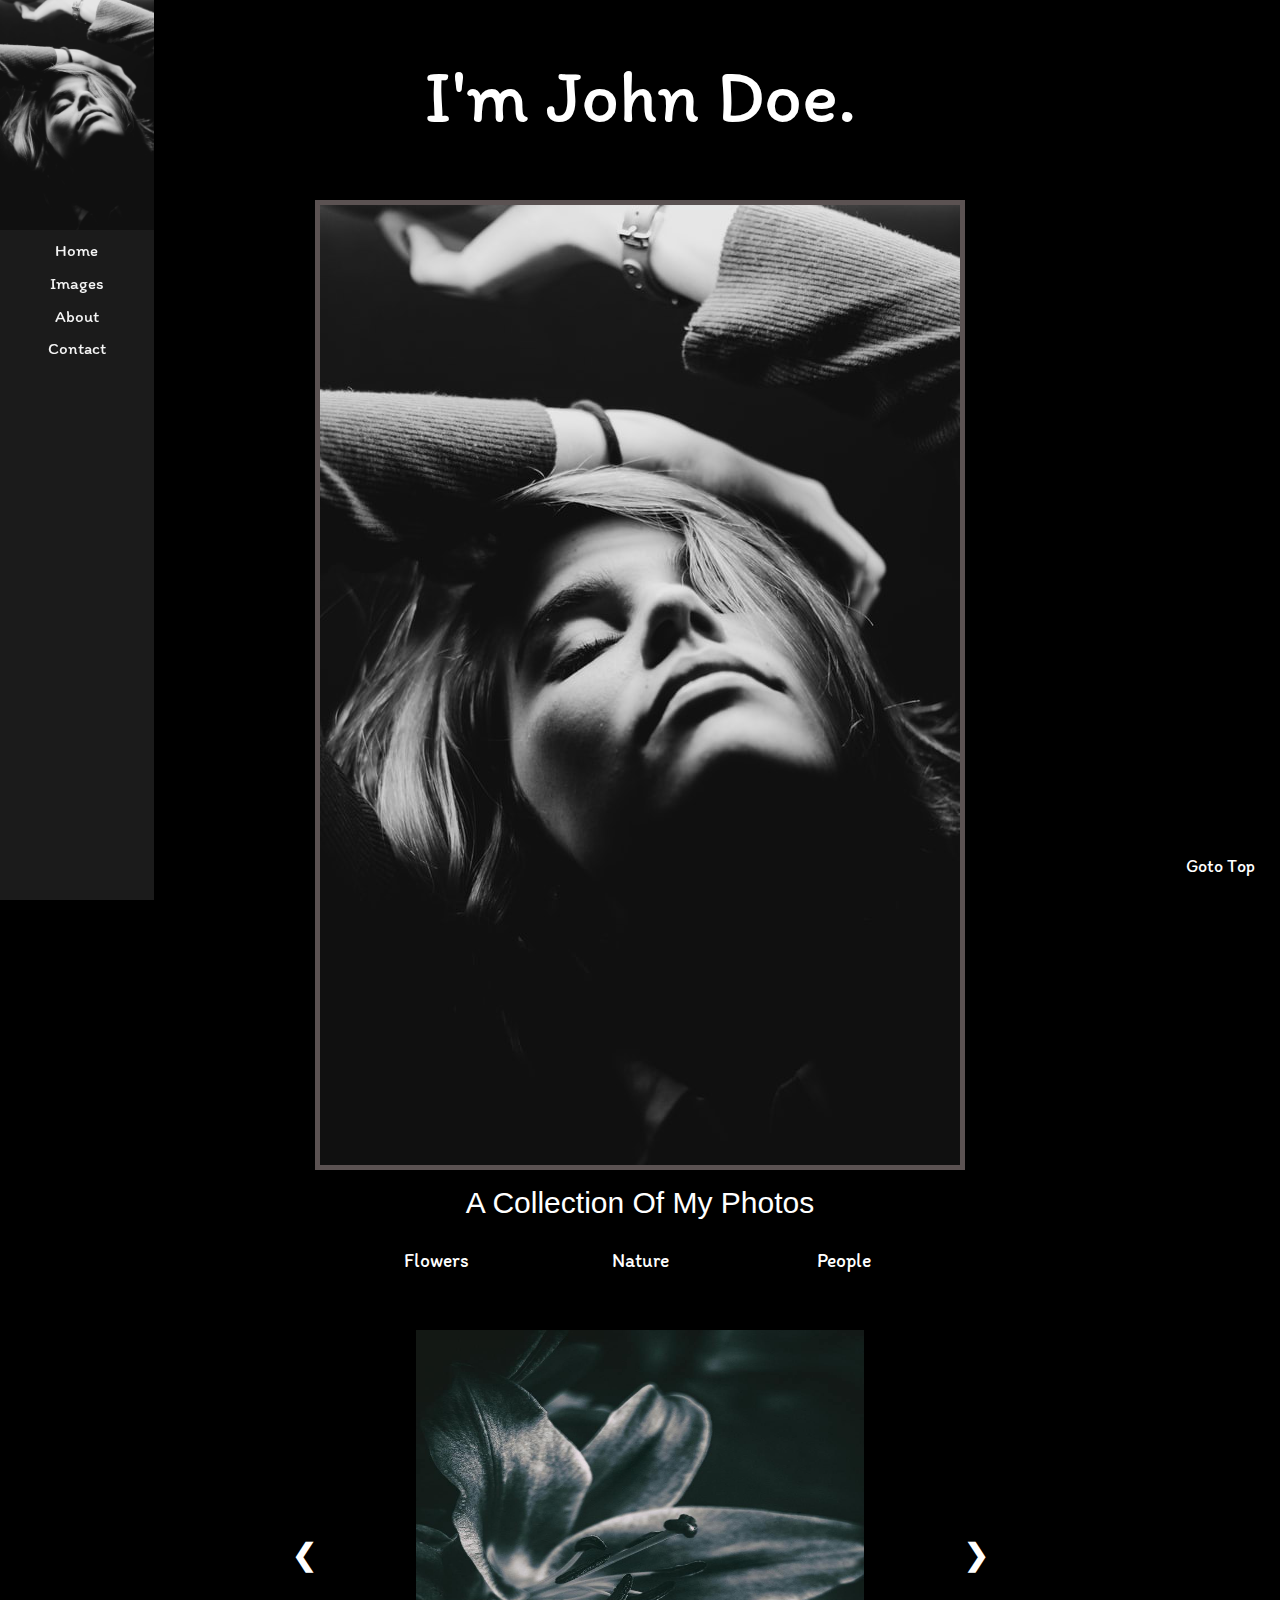
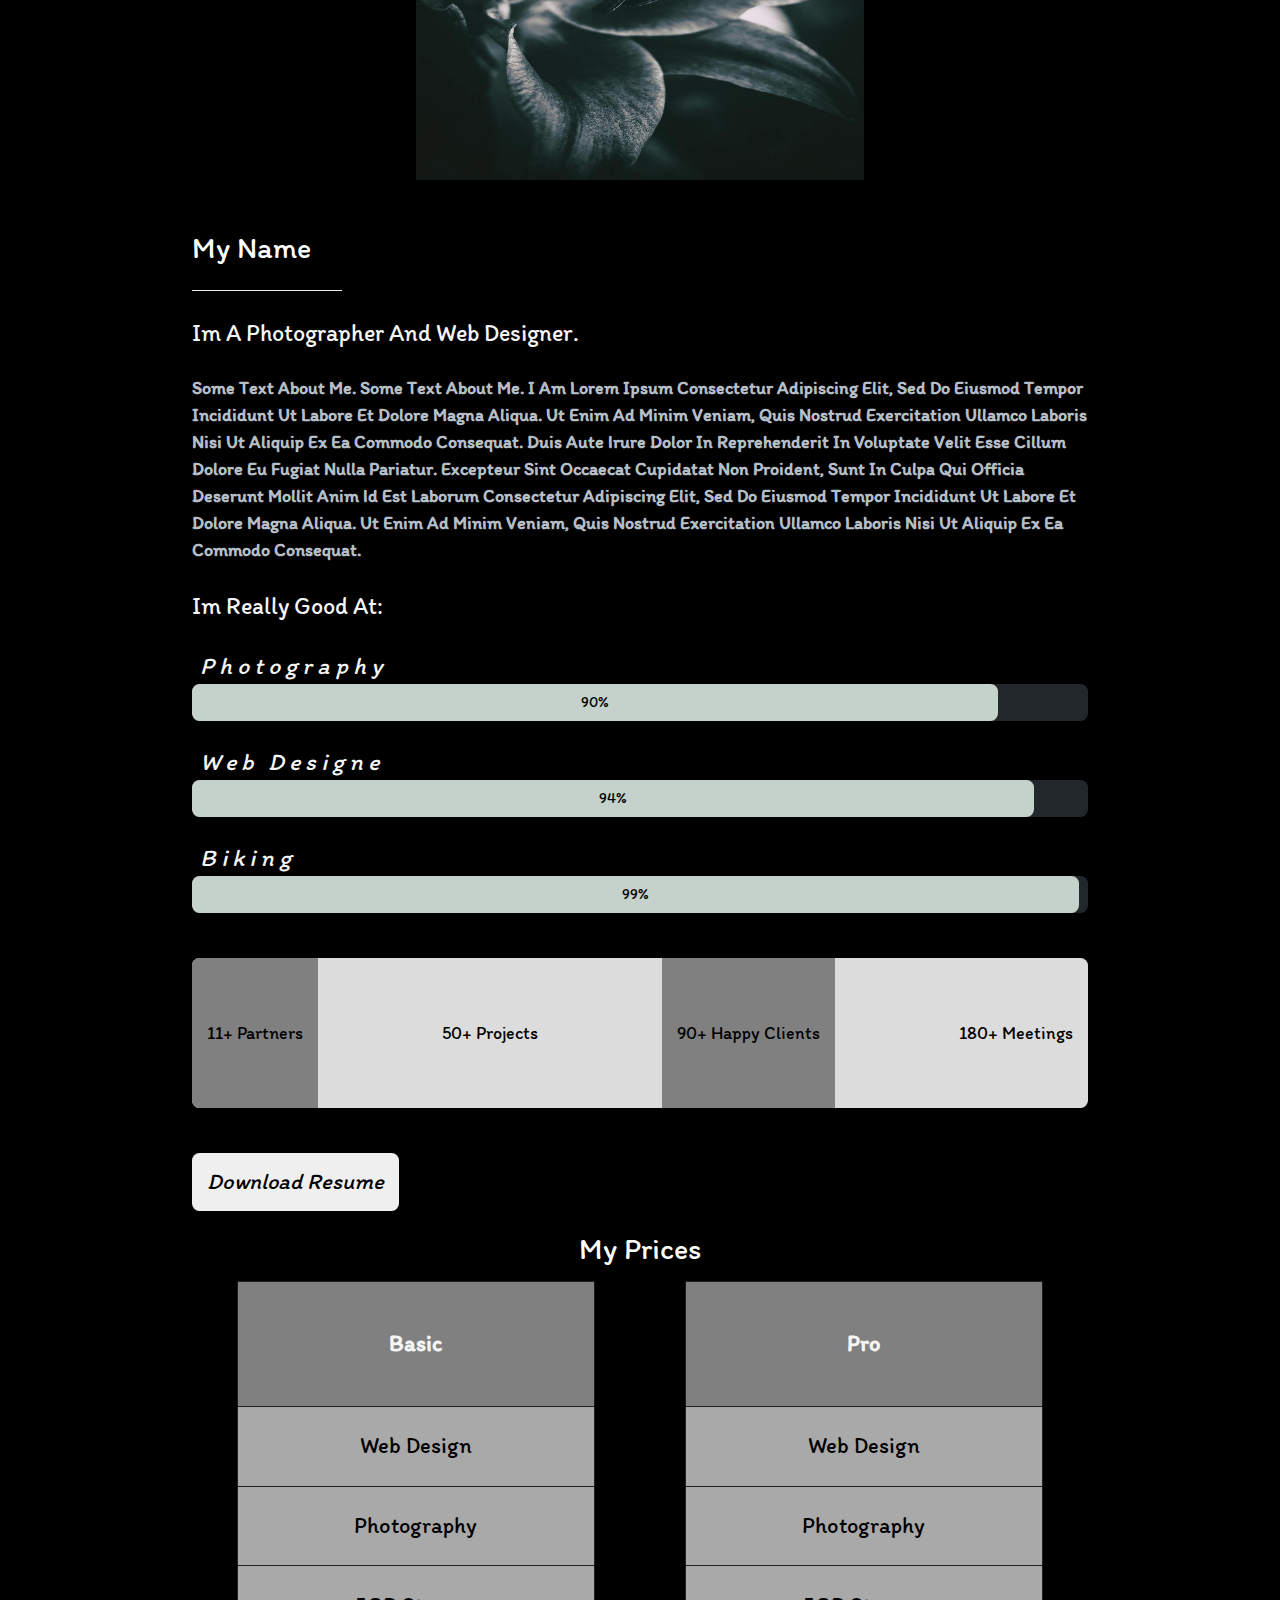
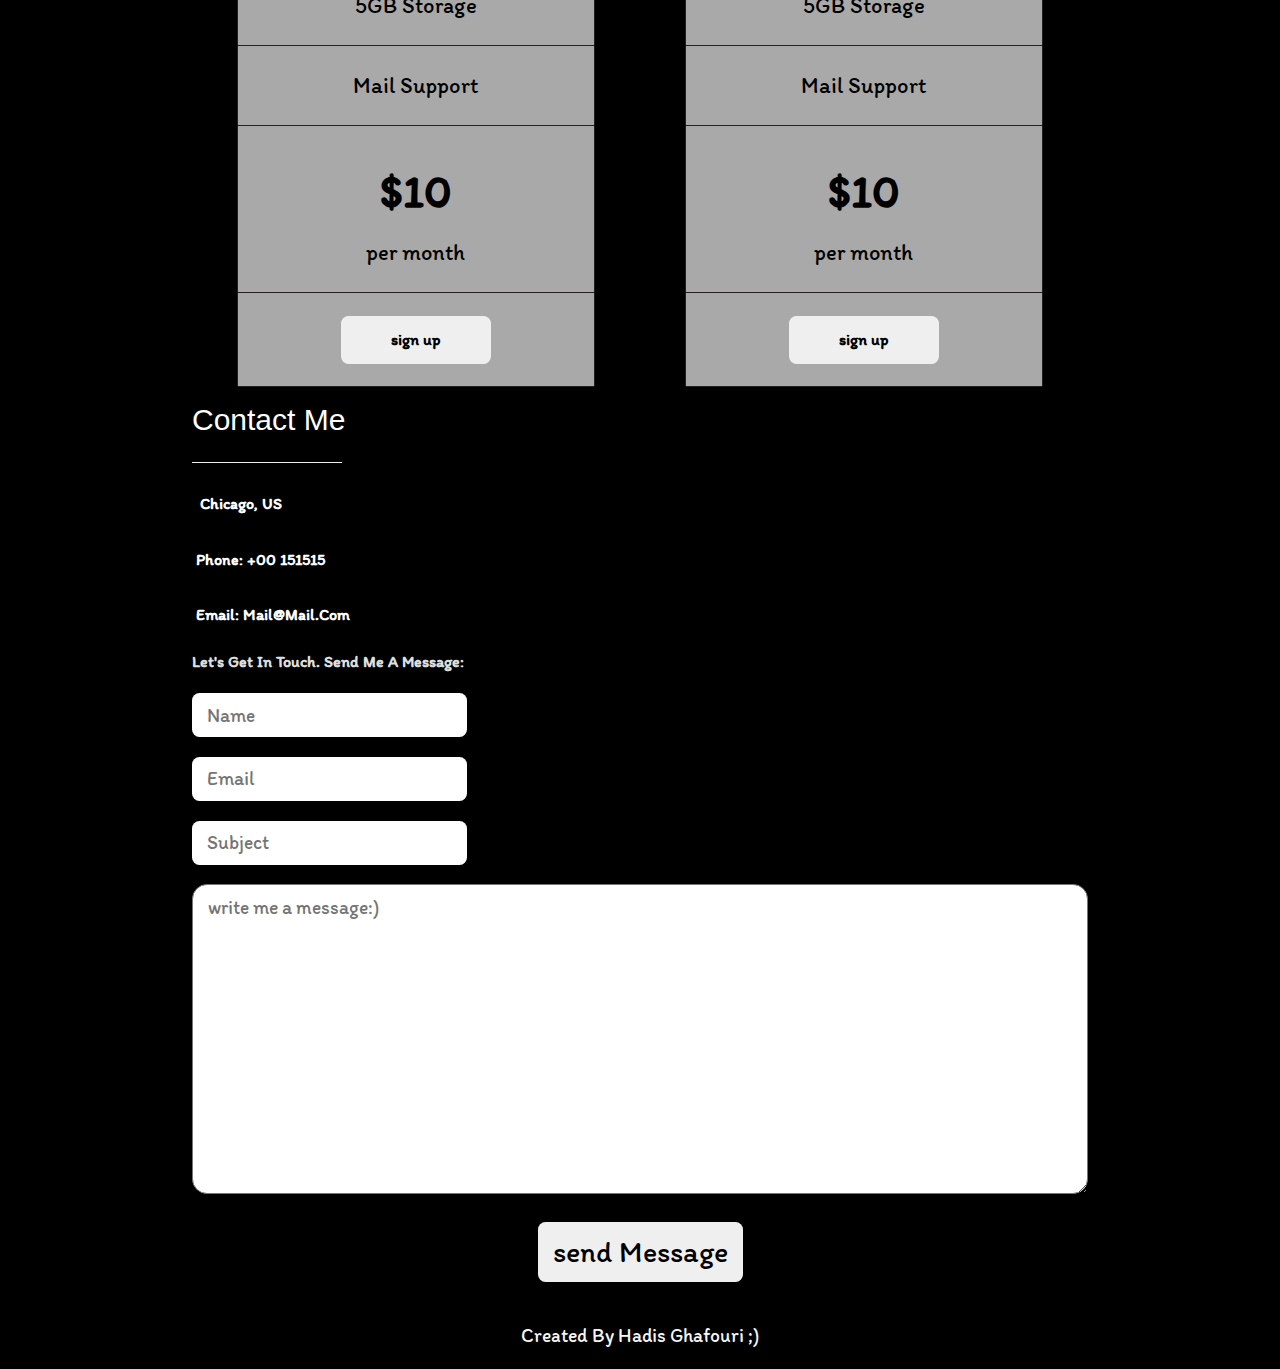
==== index.html @ 57fe4c72 "add navigation bar for mobile size and fix button problems" ====
<!DOCTYPE html>
<html lang="en">

<head>
    <meta http-equiv="X-UA-Compatible" content="IE=edge" />
    <meta name="viewport" content="width=device-width, initial-scale=1.0" />
    <meta charset="UTF-8" />
    <title>Portfolio Website</title>
    <link rel="stylesheet" href="style.css" />
    <link rel="stylesheet" href="shared.css" />
    <link rel="stylesheet" href="https://www.w3schools.com/w3css/4/w3.css" />
    <link rel="preconnect" href="https://fonts.gstatic.com" />
    <link href="https://fonts.googleapis.com/css2?family=Itim&display=swap" rel="stylesheet" />
    <script src="https://kit.fontawesome.com/d8428dc404.js" crossorigin="anonymous"></script>
    <script src="app.js" defer></script>
</head>

<body>
    <h1 id="welcome" class="text-center"><span> I'm John Doe.</span></h1>
    <h5 class="text-center">Photographer and Web Designer.</h5>
    <div id="personal-photo" class="text-center">
        <img src="./images/jacob-mejicanos-D14VNyYE160-unsplash (1).jpg" alt="main-photo" id="main" />
    </div>
    <h2 class="collection-header text-center" id="colection">
        A Collection Of My Photos
    </h2>
    <div id="album">
        <a id="flowers-collection">Flowers</a>
        <a id="nature-collection">Nature</a>
        <a id="people-collection">People</a>
    </div>
    <div class="slideShow" id="flowers-slide">
        <div class="prev-link">
            <a class="prev" id="flowers-prev">&#10094;</a>
        </div>
        <div class="slideShow__container">
            <div class="numbertext"></div>
            <img src="images/flowers/julia-kadel-8PyMrTiVK4E-unsplash_40.jpg" class="slideShow-image-flowers" />
            <div class="slide-text"></div>
        </div>
        <div class="next-link">
            <a class="next" id="flowers-next">&#10095;</a>
        </div>
    </div>
    <div class="slideShow" id="nature-slide">
        <div class="prev-link">
            <a class="prev" id="nature-prev">&#10094;</a>
        </div>
        <div class="slideShow__container">
            <div class="numbertext"></div>
            <img src="" class="slideShow-image-flowers" />
            <div class="slide-text"></div>
        </div>
        <div class="next-link">
            <a class="next" id="nature-next">&#10095;</a>
        </div>
    </div>
    <div class="slideShow" id="people-slide">
        <div class="prev-link">
            <a class="prev" id="people-prev">&#10094;</a>
        </div>
        <div class="slideShow__container">
            <div class="numbertext"></div>
            <img src="" class="slideShow-image-flowers" />
            <div class="slide-text"></div>
        </div>
        <div class="next-link">
            <a class="next" id="people-next">&#10095;</a>
        </div>
    </div>
    <div id="about">
        <h2 class="about-name" id="start-about">My Name</h2>
        <hr />
        <p class="about-header">im a photographer and web designer.</p>
        <p class="about-paragraph">
            Some text about me. Some text about me. I am lorem ipsum consectetur adipiscing elit, sed do eiusmod tempor incididunt ut labore et dolore magna aliqua. Ut enim ad minim veniam, quis nostrud exercitation ullamco laboris nisi ut aliquip ex ea commodo consequat.
            Duis aute irure dolor in reprehenderit in voluptate velit esse cillum dolore eu fugiat nulla pariatur. Excepteur sint occaecat cupidatat non proident, sunt in culpa qui officia deserunt mollit anim id est laborum consectetur adipiscing elit,
            sed do eiusmod tempor incididunt ut labore et dolore magna aliqua. Ut enim ad minim veniam, quis nostrud exercitation ullamco laboris nisi ut aliquip ex ea commodo consequat.
        </p>

        <div id="skills">
            <p class="skills-title">im really good at:</p>
            <div class="skills-lists">
                <i class="fas fa-images skills-list-label"><span class="skill-text">Photography</span>
          </i>
                <div class="skills-list">
                    <div class="skills-list-percentage percentage-90">90%</div>
                </div>
            </div>
            <div class="skills-lists">
                <i class="fas fa-paint-brush skills-list-label"><span class="skill-text">Web Designe</span></i
          >
          <div class="skills-list">
            <div class="skills-list-percentage percentage-94">94%</div>
          </div>
        </div>
        <div class="skills-lists">
          <i class="fas fa-biking skills-list-label"
            ><span class="skill-text">Biking</span></i
          >
          <div class="skills-list">
            <div class="skills-list-percentage percentage-99">99%</div>
          </div>
        </div>
      </div>
      <div id="prouds">
        <div class="gray-background" id="partners-div">11+ Partners</div>
        <div>50+ Projects</div>
        <div class="gray-background">90+ Happy Clients</div>
        <div>180+ Meetings</div>
      </div>
      <div class="resumeBtn__container">
        <button class="resume-btn">
          <i class="fas fa-download"> Download Resume </i>
                </button>
            </div>
            <h2 class="text-center price-header">My Prices</h2>
        </div>
        <div id="prices">
            <div id="table1" class="price-table__container">
                <table id="table-1" class="price-table">
                    <tr>
                        <th>Basic</th>
                    </tr>
                    <tr>
                        <td>Web Design</td>
                    </tr>
                    <tr>
                        <td>Photography</td>
                    </tr>
                    <tr>
                        <td>5GB Storage</td>
                    </tr>
                    <tr>
                        <td>Mail Support</td>
                    </tr>
                    <tr>
                        <td>
                            <h2 class="price-per-month"><b>$10</b></h2>
                            <span>per month</span>
                        </td>
                    </tr>
                    <tr>
                        <td>
                            <button class="signUp-btn">
                <b>sign up</b>
              </button>
                        </td>
                    </tr>
                </table>
            </div>
            <div id="table2" class="price-table__container">
                <table id="table-2" class="price-table">
                    <tr>
                        <th>Pro</th>
                    </tr>
                    <tr>
                        <td>Web Design</td>
                    </tr>
                    <tr>
                        <td>Photography</td>
                    </tr>
                    <tr>
                        <td>5GB Storage</td>
                    </tr>
                    <tr>
                        <td>Mail Support</td>
                    </tr>
                    <tr>
                        <td>
                            <h2 class="price-per-month"><b>$10</b></h2>
                            <span>per month</span>
                        </td>
                    </tr>
                    <tr>
                        <td>
                            <button class="signUp-btn">
                <b>sign up</b>
              </button>
                        </td>
                    </tr>
                </table>
            </div>
        </div>
        <div id="contact">
            <h2 class="contact-header">Contact Me</h2>
            <hr />
            <p>
                <i class="fas fa-map-marker-alt contact-label"></i>&nbsp;
                <span class="contact-text">Chicago, US</span>
            </p>
            <p>
                <i class="fas fa-phone-alt contact-label"></i> &nbsp;<span class="contact-text">Phone: +00 151515</span
        >
      </p>
      <p>
        <i class="fas fa-envelope contact-label"></i>&nbsp;<span
          class="contact-text"
          >Email: mail@mail.com</span
        >
      </p>
    </div>

    <div id="form">
      <p class="form-header">Let's get in touch. Send me a message:</p>
      <form action="#">
        <p>
          <input type="text" placeholder="Name" required="required" />
        </p>
        <p>
          <input type="email" placeholder="Email" required="required" />
        </p>
        <p><input type="text" placeholder="Subject" /></p>
        <p>
          <textarea
            name="message"
            id="message"
            cols="30"
            rows="10"
            placeholder="write me a message:)"
          ></textarea>
        </p>
        <p class="text-center">
          <input type="submit" value="send Message" id="send-message" />
        </p>
      </form>
    </div>
    <footer class="main-footer">
      <div class="social-media__container">
        <ul class="social-media__links">
          <li>
            <a href="#"
              ><i class="fa fa-facebook-official social-media__link"></i
            ></a>
          </li>
          <li>
            <a href="#"><i class="fa fa-instagram social-media__link"></i></a>
          </li>
          <li>
            <a href="#"><i class="fa fa-snapchat social-media__link"></i></a>
          </li>
          <li>
            <a href="#"><i class="fa fa-pinterest-p social-media__link"></i></a>
          </li>
          <li>
            <a href="#"><i class="fa fa-twitter social-media__link"></i></a>
          </li>
          <li>
            <a href="#"><i class="fa fa-linkedin social-media__link"></i></a>
          </li>
        </ul>
      </div>
      <p id="down">Created by Hadis Ghafouri ;)</p>
      <!-- End footer -->
    </footer>

    <a href="#" id="gotoTop">Goto Top</a>
    <!-- <a href="#down" id="gotoEnd">Goto End</a> -->
    <div class="navbar-icon">
      <a>
        <i class="fas fa-bars"></i>
      </a>
    </div>
    <div id="menu2">
      <div class="close-menu">
        <a>
          <i class="fas fa-times"></i>
        </a>
      </div>
      <div class="menu-links">
        <ul>
          <li class="menu-link-li">
            <a href="#">
              <div>
                <i class="fas fa-home menu-label"></i>
              </div>
              <p>Home</p>
            </a>
          </li>
          <li class="menu-link-li">
            <a href="pages/pictures/pictures.html">
              <div>
                <i class="fas fa-camera-retro menu-label"></i>
              </div>
              <p>images</p>
            </a>
          </li>
          <li class="menu-link-li">
            <a href="#start-about">
              <div>
                <i class="fas fa-user menu-label"></i>
              </div>
              <p>About</p>
            </a>
          </li>
          <li class="menu-link-li">
            <a href="#contact">
              <div>
                <i class="fas fa-envelope menu-label"></i>
              </div>
              <p>Contact</p>
            </a>
          </li>
        </ul>
      </div>
    </div>

    <div id="menu">
      <div class="close-menu">
        <a href="#">
          <i class="fas fa-times"></i>
        </a>
      </div>
      <img
        src="images/jacob-mejicanos-D14VNyYE160-unsplash (1).jpg"
        alt="profile"
      />
      <ul>
        <li>
          <a href="#">
            <i class="fas fa-home menu-label"></i>
            <p>Home</p>
          </a>
        </li>
        <li>
          <a href="pages/pictures/pictures.html">
            <i class="fas fa-camera-retro menu-label"></i>
            <p>images</p>
          </a>
        </li>
        <li>
          <a href="#start-about">
            <i class="fas fa-user menu-label"></i>
            <p>About</p>
          </a>
        </li>
        <li>
          <a href="#contact">
            <i class="fas fa-envelope menu-label"></i>
            <p>Contact</p>
          </a>
        </li>
      </ul>
    </div>
  </body>
</html>
---- style.css ----
.text-center {
    text-align: center;
}

#welcome {
    color: white;
    text-transform: capitalize;
    font-size: 5em;
    padding-top: 30px;
}

.collection-header {
    color: white;
}

.slideShow {
    width: 70%;
    max-width: 1283px;
    height: 50vh;
    margin: 3rem auto;
    display: flex;
    justify-content: space-evenly;
    align-items: center;
}

.slideShow__container {
    width: 50%;
    height: 100%;
}

.slideShow img {
    width: 100%;
    height: 100%;
}

.prev,
.next {
    color: white;
    font-weight: bold;
    font-size: 2rem;
}

.prev,
.next {
    display: inline-block;
    cursor: pointer;
}

#nature-slide,
#people-slide {
    display: none;
}

#album {
    padding-top: 1px;
    text-decoration: none;
    text-align: center;
    font-size: 1.3em;
    width: 70%;
    color: white;
    margin: 0 auto;
}

#album>p {
    margin: 10px 0;
}

#album>a {
    display: inline-block;
    padding: 10px;
    width: 200px;
    cursor: pointer;
}

#album>a:hover {
    background-color: white;
    color: black;
    border-radius: 3px 3px 3px 3px;
}

#main {
    border: 5px solid rgba(116, 105, 105, 0.781);
}

#about {
    margin: 0 auto;
    width: 70%;
}

#about hr,
#contact hr {
    width: 10rem;
}

.about-name {
    color: white;
    font-family: "Itim", cursive;
}

.about-header {
    font-size: x-large;
}

.about-paragraph {
    color: rgb(181, 190, 199);
    font-weight: 800;
    font-size: large;
}

.skills-title {
    font-size: x-large;
}

.skill-text {
    letter-spacing: 5px;
}

.skills-lists {
    margin-top: 1.5rem;
}

.skills-lists i {
    padding: 00.5rem;
}

.skills-list {
    background-color: rgba(112, 128, 144, 0.301);
    border-radius: 0.5rem;
}

.skills-list-percentage {
    background-color: rgba(240, 255, 246, 0.794);
    text-align: center;
    padding: 0.5rem;
    border-radius: 0.5rem;
}

.percentage-90 {
    width: 90%;
}

.percentage-94 {
    width: 94%;
}

.percentage-99 {
    width: 99%;
}

.skills-list-label {
    color: whitesmoke;
    font-size: 24px;
}

.resumeBtn__container {
    display: flex;
    justify-content: start;
    align-items: center;
    margin-bottom: 1rem;
}

.resume-btn {
    text-align: center;
    border-radius: 0.5rem;
    font-size: 1.5rem;
    padding: 0.8rem 1rem;
    border: none;
    outline: none;
}

.resume-btn:hover {
    background-color: gray;
    color: whitesmoke;
}

#prouds {
    margin: 3rem auto;
    display: flex;
    justify-content: space-between;
    background-color: gainsboro;
    height: 10rem;
    border-radius: 0.5rem;
}

#prouds div {
    padding: 0.5rem 1rem;
    display: flex;
    justify-content: center;
    align-items: center;
    font-size: large;
}

#partners-div {
    border-radius: 0.5rem 0 0 0.5rem;
}

.gray-background {
    background-color: grey;
}

#prices {
    margin: 0 auto;
    width: 70%;
    text-align: center;
}

.price-table__container {
    width: 100%;
}

.price-table {
    background-color: darkgray;
    margin: 0 auto;
}

.price-header {
    color: white;
    font-family: "Itim", cursive;
}

.price-per-month {
    font-size: 2em;
    color: black;
}

#table-1:hover {
    background-color: #d6d5d5;
}

#table-2:hover {
    background-color: #d6d5d5;
}

table {
    width: 80%;
}

table,
td,
th {
    border: rgba(8, 5, 5, 0.835) solid 1px;
    border-collapse: collapse;
    text-align: center;
    font-size: 1.5rem;
}

td {
    padding: 1.5rem;
}

th {
    padding: 3rem;
    background-color: grey;
    color: whitesmoke;
}

.signUp-btn {
    border: none;
    border-radius: 0.5rem;
    outline: none;
    width: 10rem;
    padding: 0.8rem;
    font-size: medium;
}

#contact {
    width: 70%;
    margin: 0 auto;
}

.contact-header {
    color: white;
}

.contact-label {
    color: whitesmoke;
    font-size: 24px;
}

.contact-text {
    color: white;
    font-size: medium;
    font-weight: 800;
}

#form {
    width: 70%;
    margin: 0 auto;
}

.form-header {
    color: rgba(255, 255, 255, 0.89);
    font-size: medium;
    font-weight: 800;
}

#form input {
    border-radius: 0.5rem;
    border: none;
    padding: 0.5rem 1rem;
}

#message {
    padding: 0.5rem 1rem;
    border-radius: 1rem;
    width: 100%;
}

#send-message {
    border-radius: 0.5rem;
    border: none;
    font-size: 2rem;
}

#send-message:hover {
    background-color: gray;
    color: white;
    outline: none;
    border: none;
}

#prices {
    margin: 0 auto;
    display: flex;
    justify-content: space-evenly;
    align-items: center;
}

input:focus,
textarea:focus {
    outline: none;
}
---- shared.css ----
* {
    font-family: "Itim", cursive;
}

body {
    margin: 0px auto;
    background-color: black;
}

a {
    text-align: center;
    text-decoration: none;
    color: whitesmoke;
}

p {
    color: whitesmoke;
    font-size: 1.3em;
    text-orientation: sideways;
    text-transform: capitalize;
}

.width {
    width: 70%;
    margin: 0 auto;
}

.font-size {
    font-size: 0;
}

.main-footer {
    display: flex;
    flex-direction: column;
    align-items: center;
}

.social-media__container {
    width: 100%;
}

.social-media__links {
    list-style-type: none;
    display: flex;
    justify-content: center;
}

.social-media__links li {
    margin-right: 1rem;
}

.social-media__link {
    color: grey;
    font-size: 36px;
}

.social-media__links i:hover {
    font-weight: bolder;
}

#gotoTop {
    position: fixed;
    bottom: 10px;
    right: 5px;
    color: white;
    font-size: 1.2em;
    margin-right: 10px;
    background-color: black;
    padding: 10px;
}

#gotoEnd {
    position: fixed;
    top: 10px;
    right: 5px;
    color: white;
    font-size: 1.2em;
    margin-right: 10px;
    background-color: black;
    padding: 10px;
}

#gotoEnd:hover {
    background-color: white;
    color: black;
}

#gotoTop:hover {
    background-color: white;
    color: black;
}

#menu {
    position: fixed;
    left: 0px;
    top: 0px;
    width: 12%;
    height: 100%;
    background-color: rgba(128, 128, 128, 0.212);
    text-align: center;
    font-size: small;
}

#menu img {
    width: 100%;
}

ul {
    list-style-type: none;
    margin: 0;
    padding: 0;
}

.menu-label {
    color: whitesmoke;
    font-size: 36px;
}

.menu-links {
    width: 100%;
}

#menu ul li {
    display: block;
    margin-top: 0.5rem;
    cursor: pointer;
    width: 100%;
}

#menu li:hover,
#menu2 li:hover {
    background-color: gray;
}

#menu a,
#menu2 a {
    display: inline-block;
    width: 100%;
}

#menu p,
#menu2 p {
    margin: 0px;
}

#menu2 {
    width: 100%;
    display: none;
    text-align: center;
    position: fixed;
    top: 0;
    right: 0;
    background-color: rgb(139, 139, 139);
    color: black;
}

#menu2 img {
    width: 50%;
}

#menu2 ul li a {
    color: black;
    display: flex;
    flex-direction: column;
    justify-content: center;
    align-items: center;
}

#menu2 p {
    color: black;
}

.flex-menu {
    display: flex;
    justify-content: center;
    align-items: center;
    flex-direction: column;
}

.navbar-icon,
.close-menu {
    color: white;
    position: fixed;
    top: 1%;
    right: 3%;
    font-size: 2rem;
    display: none;
    cursor: pointer;
}

.menu-link-li .menu-label,
.close-menu {
    color: black;
}

@media (max-width: 1200px) {
    #prices {
        width: 80%;
    }
    .resumeBtn__container {
        justify-content: center;
    }
}

@media (max-width: 967px) {
    #menu {
        display: none;
    }
    #about,
    #prices,
    #contact,
    #form {
        width: 90%;
    }
    .photos__container {
        width: 70%;
    }
    .slideShow {
        width: 90%;
    }
    .navbar-icon {
        display: block;
    }
}

@media (max-width: 768px) {
    #personal-photo img {
        width: 80%;
    }
    #contact,
    #form,
    .photos__container,
    .slideShow {
        width: 90%;
    }
    #form input {
        width: 100%;
    }
    #prices {
        flex-direction: column;
    }
    #prouds div {
        font-size: medium;
        padding: 0.5rem;
    }
    #table1,
    #table2 {
        width: 80%;
        margin: 0 auto;
    }
}

@media (max-width: 557px) {
    #prices,
    .slideShow {
        width: 100%;
    }
    .slideShow {
        height: 40vh;
    }
    .next,
    .prev {
        font-size: 1.5rem;
    }
    #about {
        width: 90%;
    }
    #prouds {
        flex-direction: column;
        height: auto;
        border-radius: 0;
    }
    #prouds div {
        border-radius: 0;
    }
    .photos__container {
        width: 90%;
        display: flex;
        flex-direction: column;
    }
    .photos__container img {
        width: 100%;
        border-radius: 1rem;
        margin-top: 1rem;
    }
    .nature-photo,
    #personal-photo img,
    table {
        width: 100%;
    }
    .row-nature {
        flex-direction: column;
    }
    .resume-btn {
        font-size: 1.2rem;
    }
}

#menu .press-closeMenuBtn {
    display: block !important;
    width: 100%;
    height: 77%;
    background-color: black;
    position: absolute !important;
    top: 0;
    right: 0;
}
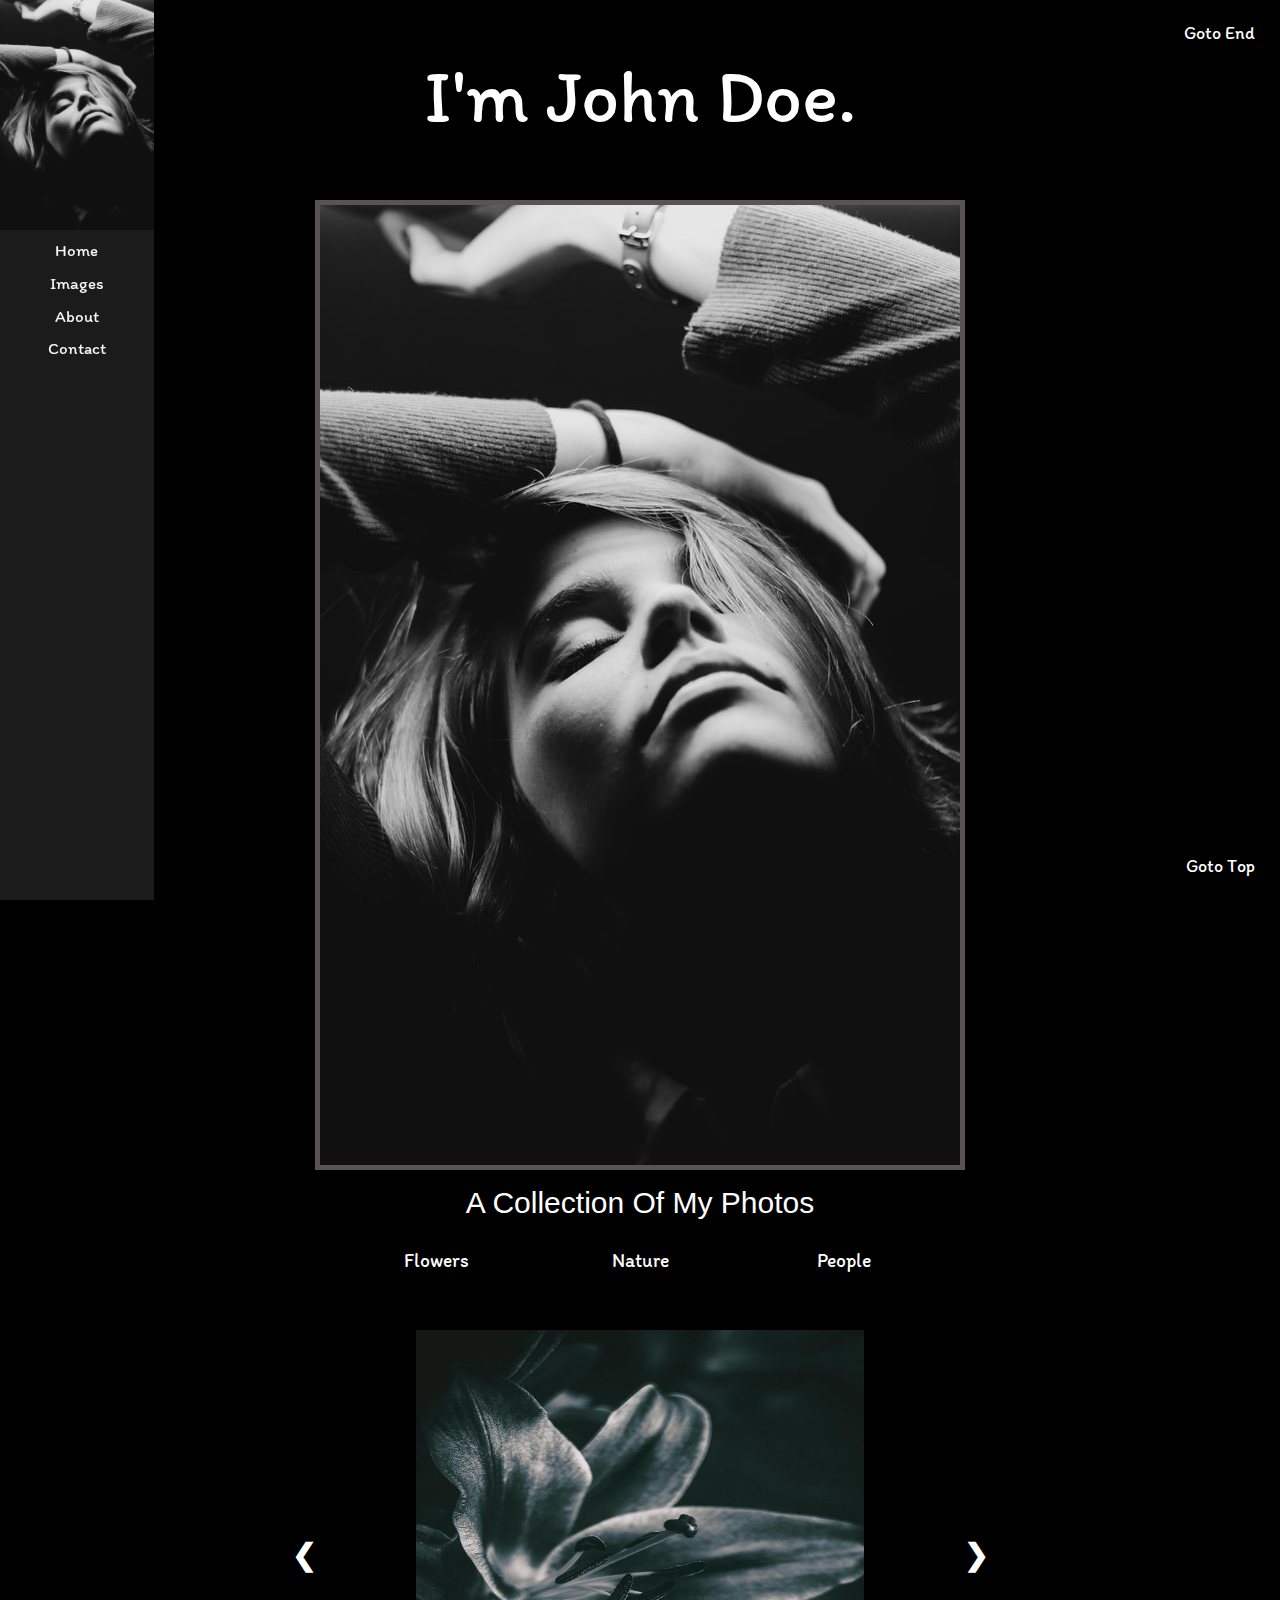
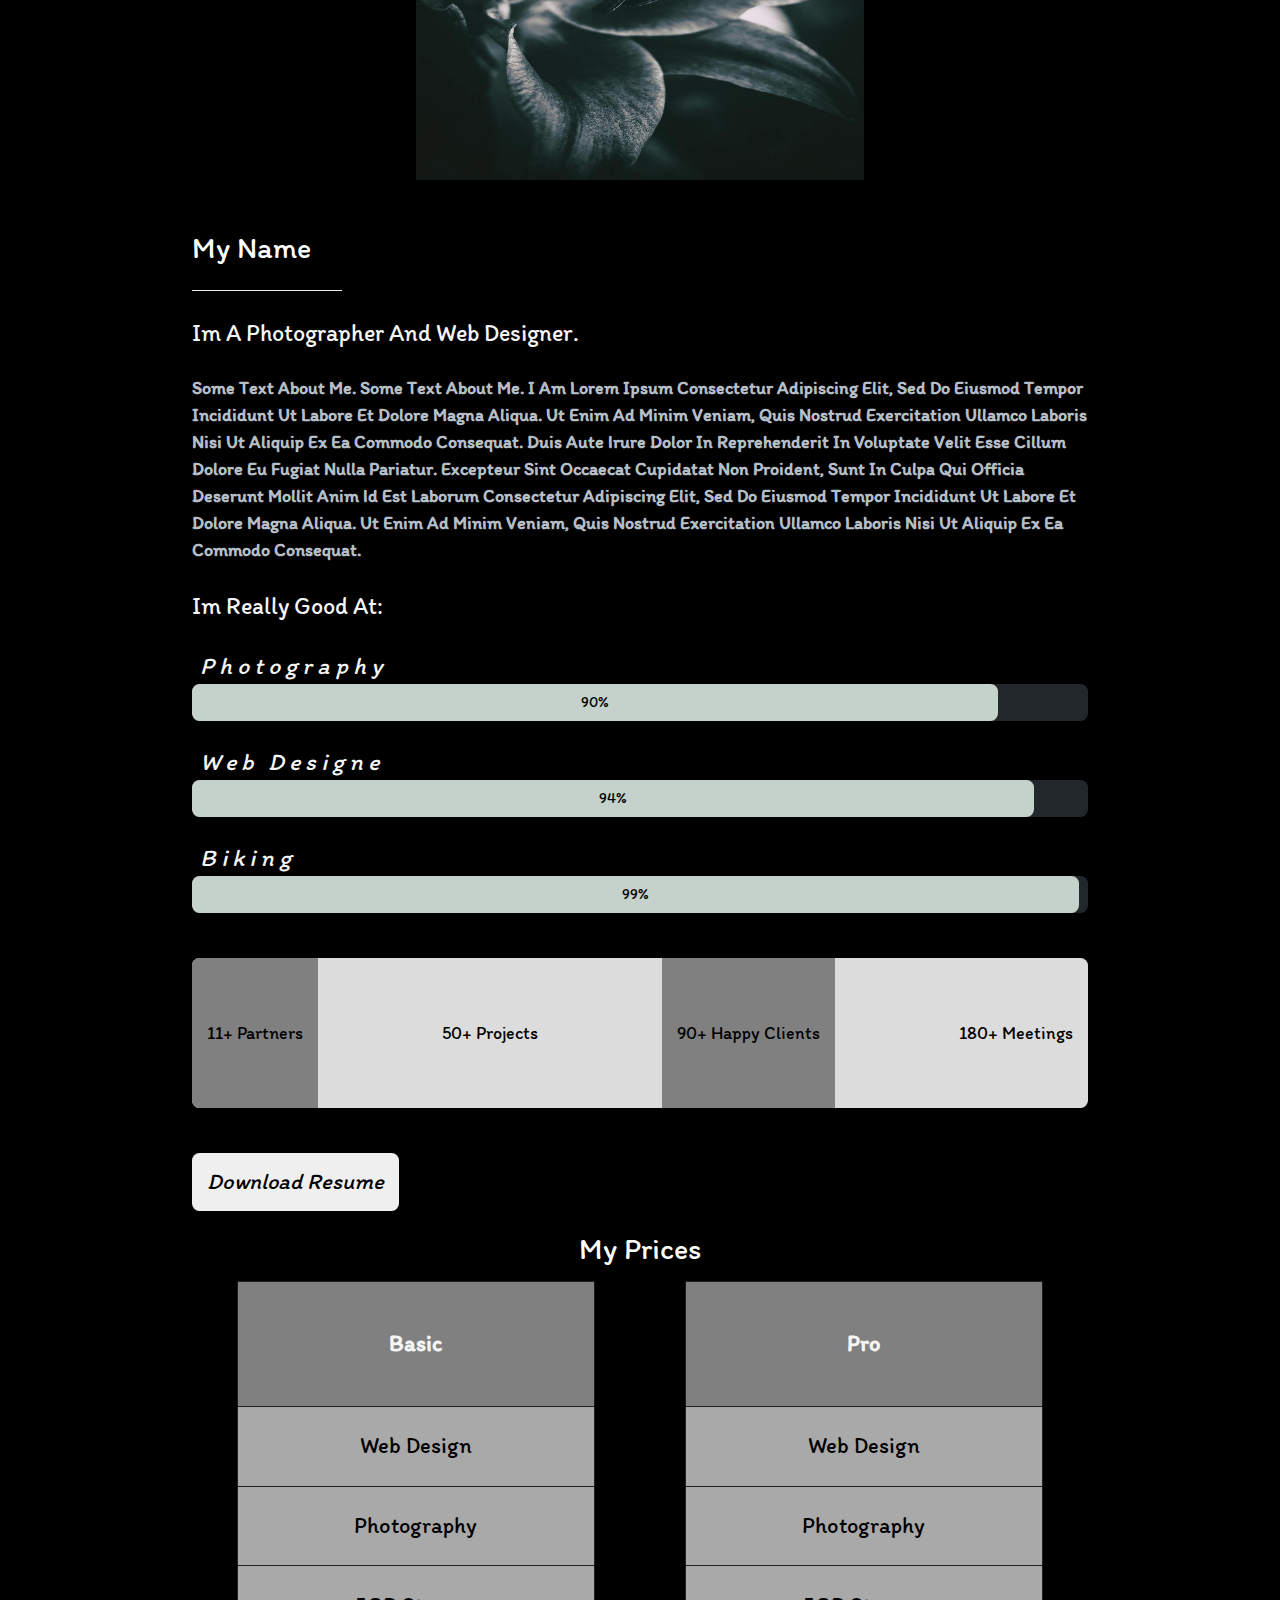
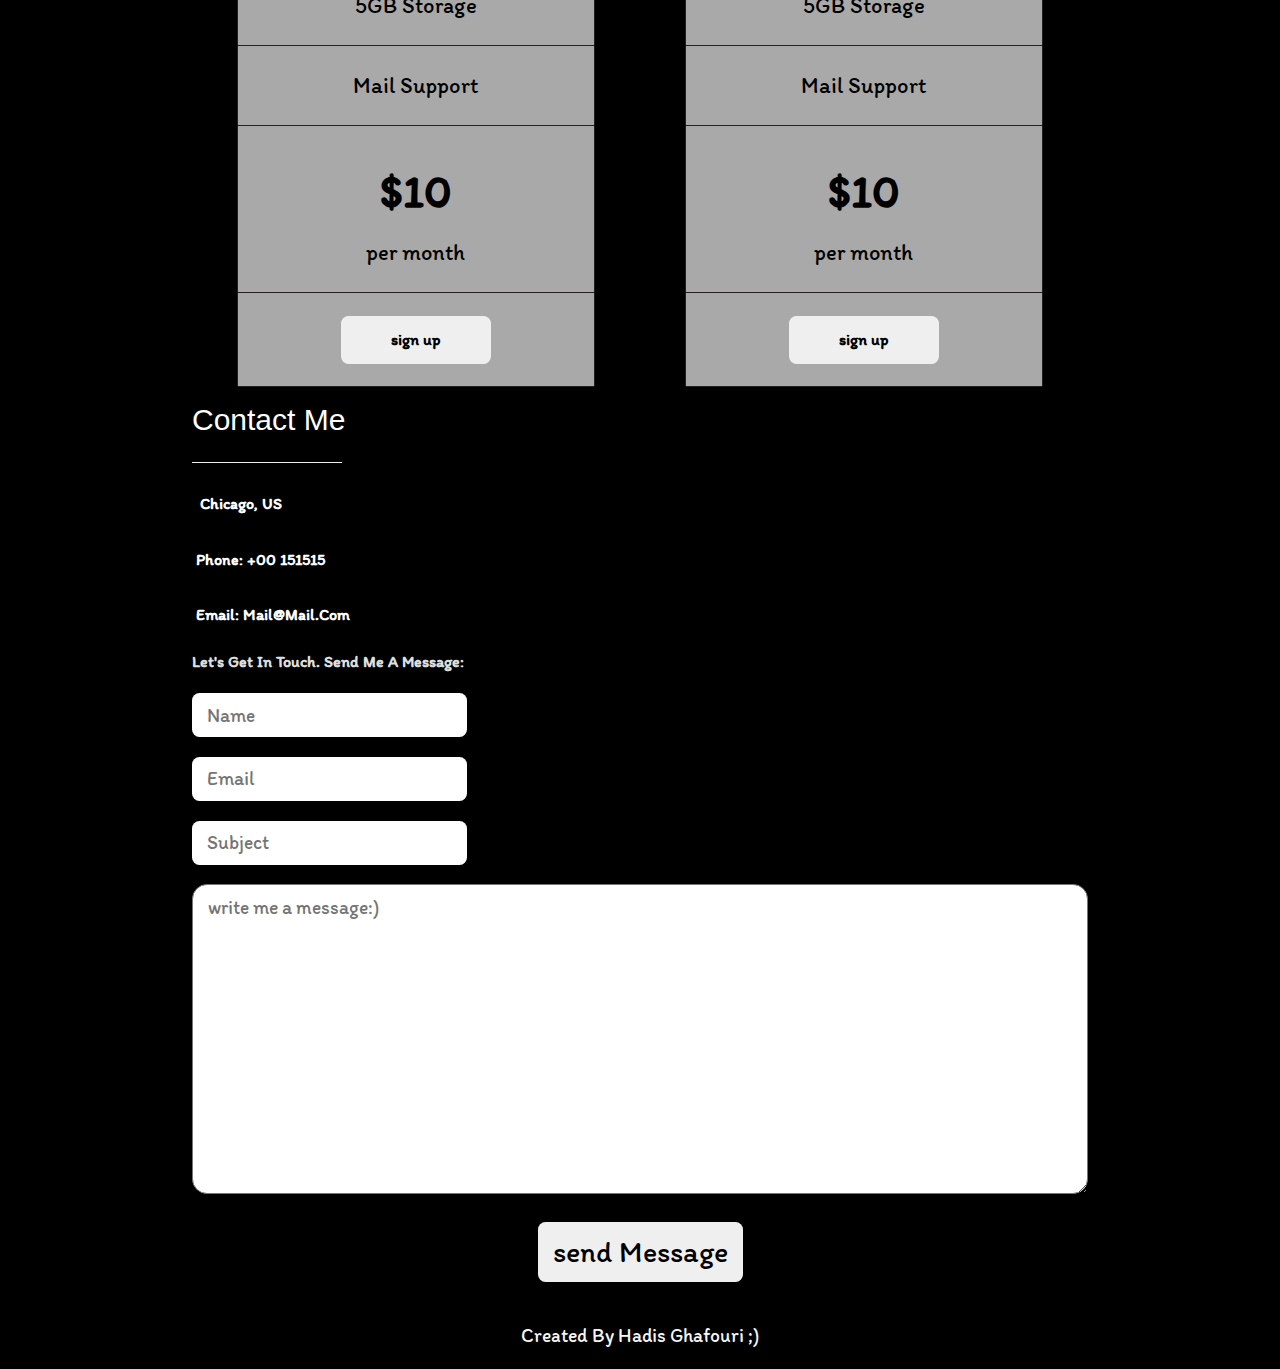
==== commit 96e0a9e7: "fix gotoTop and gotoEnd problems" ====
--- a/index.html
+++ b/index.html
@@ -6,20 +6,21 @@
     <meta name="viewport" content="width=device-width, initial-scale=1.0" />
     <meta charset="UTF-8" />
     <title>Portfolio Website</title>
-    <link rel="stylesheet" href="style.css" />
-    <link rel="stylesheet" href="shared.css" />
+    <link rel="stylesheet" href="./assets/css/style.css" />
+    <link rel="stylesheet" href="./assets/css/shared.css" />
     <link rel="stylesheet" href="https://www.w3schools.com/w3css/4/w3.css" />
     <link rel="preconnect" href="https://fonts.gstatic.com" />
     <link href="https://fonts.googleapis.com/css2?family=Itim&display=swap" rel="stylesheet" />
     <script src="https://kit.fontawesome.com/d8428dc404.js" crossorigin="anonymous"></script>
-    <script src="app.js" defer></script>
+    <script src="assets/js/app.js" defer></script>
+    <script src="assets/js/shared.js" defer></script>
 </head>
 
 <body>
     <h1 id="welcome" class="text-center"><span> I'm John Doe.</span></h1>
     <h5 class="text-center">Photographer and Web Designer.</h5>
     <div id="personal-photo" class="text-center">
-        <img src="./images/jacob-mejicanos-D14VNyYE160-unsplash (1).jpg" alt="main-photo" id="main" />
+        <img src="./assets/images/jacob-mejicanos-D14VNyYE160-unsplash (1).jpg" alt="main-photo" id="main" />
     </div>
     <h2 class="collection-header text-center" id="colection">
         A Collection Of My Photos
@@ -35,7 +36,7 @@
         </div>
         <div class="slideShow__container">
             <div class="numbertext"></div>
-            <img src="images/flowers/julia-kadel-8PyMrTiVK4E-unsplash_40.jpg" class="slideShow-image-flowers" />
+            <img src="./assets/images/flowers/julia-kadel-8PyMrTiVK4E-unsplash_40.jpg" class="slideShow-image-flowers" />
             <div class="slide-text"></div>
         </div>
         <div class="next-link">
@@ -255,7 +256,7 @@
     </footer>
 
     <a href="#" id="gotoTop">Goto Top</a>
-    <!-- <a href="#down" id="gotoEnd">Goto End</a> -->
+    <a href="#down" id="gotoEnd">Goto End</a>
     <div class="navbar-icon">
       <a>
         <i class="fas fa-bars"></i>
@@ -278,7 +279,7 @@
             </a>
           </li>
           <li class="menu-link-li">
-            <a href="pages/pictures/pictures.html">
+            <a href="./assets/pages/pictures/pictures.html">
               <div>
                 <i class="fas fa-camera-retro menu-label"></i>
               </div>
@@ -306,13 +307,8 @@
     </div>
 
     <div id="menu">
-      <div class="close-menu">
-        <a href="#">
-          <i class="fas fa-times"></i>
-        </a>
-      </div>
       <img
-        src="images/jacob-mejicanos-D14VNyYE160-unsplash (1).jpg"
+        src="./assets/images/jacob-mejicanos-D14VNyYE160-unsplash (1).jpg"
         alt="profile"
       />
       <ul>
@@ -323,7 +319,7 @@
           </a>
         </li>
         <li>
-          <a href="pages/pictures/pictures.html">
+          <a href="./assets/pages/pictures/pictures.html">
             <i class="fas fa-camera-retro menu-label"></i>
             <p>images</p>
           </a>
--- a/assets/css/style.css
+++ b/assets/css/style.css
@@ -0,0 +1,332 @@
+.text-center {
+    text-align: center;
+}
+
+#welcome {
+    color: white;
+    text-transform: capitalize;
+    font-size: 5em;
+    padding-top: 30px;
+}
+
+.collection-header {
+    color: white;
+}
+
+.slideShow {
+    width: 70%;
+    max-width: 1283px;
+    height: 50vh;
+    margin: 3rem auto;
+    display: flex;
+    justify-content: space-evenly;
+    align-items: center;
+}
+
+.slideShow__container {
+    width: 50%;
+    height: 100%;
+}
+
+.slideShow img {
+    width: 100%;
+    height: 100%;
+}
+
+.prev,
+.next {
+    color: white;
+    font-weight: bold;
+    font-size: 2rem;
+}
+
+.prev,
+.next {
+    display: inline-block;
+    cursor: pointer;
+}
+
+#nature-slide,
+#people-slide {
+    display: none;
+}
+
+#album {
+    padding-top: 1px;
+    text-decoration: none;
+    text-align: center;
+    font-size: 1.3em;
+    width: 70%;
+    color: white;
+    margin: 0 auto;
+}
+
+#album>p {
+    margin: 10px 0;
+}
+
+#album>a {
+    display: inline-block;
+    padding: 10px;
+    width: 200px;
+    cursor: pointer;
+}
+
+#album>a:hover {
+    background-color: white;
+    color: black;
+    border-radius: 3px 3px 3px 3px;
+}
+
+#main {
+    border: 5px solid rgba(116, 105, 105, 0.781);
+}
+
+#about {
+    margin: 0 auto;
+    width: 70%;
+}
+
+#about hr,
+#contact hr {
+    width: 10rem;
+}
+
+.about-name {
+    color: white;
+    font-family: "Itim", cursive;
+}
+
+.about-header {
+    font-size: x-large;
+}
+
+.about-paragraph {
+    color: rgb(181, 190, 199);
+    font-weight: 800;
+    font-size: large;
+}
+
+.skills-title {
+    font-size: x-large;
+}
+
+.skill-text {
+    letter-spacing: 5px;
+}
+
+.skills-lists {
+    margin-top: 1.5rem;
+}
+
+.skills-lists i {
+    padding: 00.5rem;
+}
+
+.skills-list {
+    background-color: rgba(112, 128, 144, 0.301);
+    border-radius: 0.5rem;
+}
+
+.skills-list-percentage {
+    background-color: rgba(240, 255, 246, 0.794);
+    text-align: center;
+    padding: 0.5rem;
+    border-radius: 0.5rem;
+}
+
+.percentage-90 {
+    width: 90%;
+}
+
+.percentage-94 {
+    width: 94%;
+}
+
+.percentage-99 {
+    width: 99%;
+}
+
+.skills-list-label {
+    color: whitesmoke;
+    font-size: 24px;
+}
+
+.resumeBtn__container {
+    display: flex;
+    justify-content: start;
+    align-items: center;
+    margin-bottom: 1rem;
+}
+
+.resume-btn {
+    text-align: center;
+    border-radius: 0.5rem;
+    font-size: 1.5rem;
+    padding: 0.8rem 1rem;
+    border: none;
+    outline: none;
+}
+
+.resume-btn:hover {
+    background-color: gray;
+    color: whitesmoke;
+}
+
+#prouds {
+    margin: 3rem auto;
+    display: flex;
+    justify-content: space-between;
+    background-color: gainsboro;
+    height: 10rem;
+    border-radius: 0.5rem;
+}
+
+#prouds div {
+    padding: 0.5rem 1rem;
+    display: flex;
+    justify-content: center;
+    align-items: center;
+    font-size: large;
+}
+
+#partners-div {
+    border-radius: 0.5rem 0 0 0.5rem;
+}
+
+.gray-background {
+    background-color: grey;
+}
+
+#prices {
+    margin: 0 auto;
+    width: 70%;
+    text-align: center;
+}
+
+.price-table__container {
+    width: 100%;
+}
+
+.price-table {
+    background-color: darkgray;
+    margin: 0 auto;
+}
+
+.price-header {
+    color: white;
+    font-family: "Itim", cursive;
+}
+
+.price-per-month {
+    font-size: 2em;
+    color: black;
+}
+
+#table-1:hover {
+    background-color: #d6d5d5;
+}
+
+#table-2:hover {
+    background-color: #d6d5d5;
+}
+
+table {
+    width: 80%;
+}
+
+table,
+td,
+th {
+    border: rgba(8, 5, 5, 0.835) solid 1px;
+    border-collapse: collapse;
+    text-align: center;
+    font-size: 1.5rem;
+}
+
+td {
+    padding: 1.5rem;
+}
+
+th {
+    padding: 3rem;
+    background-color: grey;
+    color: whitesmoke;
+}
+
+.signUp-btn {
+    border: none;
+    border-radius: 0.5rem;
+    outline: none;
+    width: 10rem;
+    padding: 0.8rem;
+    font-size: medium;
+}
+
+#contact {
+    width: 70%;
+    margin: 0 auto;
+}
+
+.contact-header {
+    color: white;
+}
+
+.contact-label {
+    color: whitesmoke;
+    font-size: 24px;
+}
+
+.contact-text {
+    color: white;
+    font-size: medium;
+    font-weight: 800;
+}
+
+#form {
+    width: 70%;
+    margin: 0 auto;
+}
+
+.form-header {
+    color: rgba(255, 255, 255, 0.89);
+    font-size: medium;
+    font-weight: 800;
+}
+
+#form input {
+    border-radius: 0.5rem;
+    border: none;
+    padding: 0.5rem 1rem;
+}
+
+#message {
+    padding: 0.5rem 1rem;
+    border-radius: 1rem;
+    width: 100%;
+}
+
+#send-message {
+    border-radius: 0.5rem;
+    border: none;
+    font-size: 2rem;
+}
+
+#send-message:hover {
+    background-color: gray;
+    color: white;
+    outline: none;
+    border: none;
+}
+
+#prices {
+    margin: 0 auto;
+    display: flex;
+    justify-content: space-evenly;
+    align-items: center;
+}
+
+input:focus,
+textarea:focus {
+    outline: none;
+}--- a/assets/css/shared.css
+++ b/assets/css/shared.css
@@ -0,0 +1,320 @@
+* {
+    font-family: "Itim", cursive;
+}
+
+body {
+    margin: 0px auto;
+    background-color: black;
+}
+
+a {
+    text-align: center;
+    text-decoration: none;
+    color: whitesmoke;
+}
+
+p {
+    color: whitesmoke;
+    font-size: 1.3em;
+    text-orientation: sideways;
+    text-transform: capitalize;
+}
+
+.width {
+    width: 70%;
+    margin: 0 auto;
+}
+
+.font-size {
+    font-size: 0;
+}
+
+.main-footer {
+    display: flex;
+    flex-direction: column;
+    align-items: center;
+}
+
+.social-media__container {
+    width: 100%;
+}
+
+.social-media__links {
+    list-style-type: none;
+    display: flex;
+    justify-content: center;
+}
+
+.social-media__links li {
+    margin-right: 1rem;
+}
+
+.social-media__link {
+    color: grey;
+    font-size: 36px;
+}
+
+.social-media__links i:hover {
+    font-weight: bolder;
+}
+
+#gotoTop {
+    position: fixed;
+    bottom: 10px;
+    right: 5px;
+    color: white;
+    font-size: 1.2em;
+    margin-right: 10px;
+    background-color: black;
+    padding: 10px;
+}
+
+#gotoEnd {
+    position: fixed;
+    top: 10px;
+    right: 5px;
+    color: white;
+    font-size: 1.2em;
+    margin-right: 10px;
+    background-color: black;
+    padding: 10px;
+}
+
+#gotoEnd:hover {
+    background-color: white;
+    color: black;
+}
+
+#gotoTop:hover {
+    background-color: white;
+    color: black;
+}
+
+#menu {
+    position: fixed;
+    left: 0px;
+    top: 0px;
+    width: 12%;
+    height: 100%;
+    background-color: rgba(128, 128, 128, 0.212);
+    text-align: center;
+    font-size: small;
+}
+
+#menu img {
+    width: 100%;
+}
+
+ul {
+    list-style-type: none;
+    margin: 0;
+    padding: 0;
+}
+
+.menu-label {
+    color: whitesmoke;
+    font-size: 36px;
+}
+
+.menu-links {
+    width: 100%;
+}
+
+#menu ul li {
+    display: block;
+    margin-top: 0.5rem;
+    cursor: pointer;
+    width: 100%;
+}
+
+#menu li:hover,
+#menu2 li:hover {
+    background-color: gray;
+}
+
+#menu a,
+#menu2 a {
+    display: inline-block;
+    width: 100%;
+}
+
+#menu p,
+#menu2 p {
+    margin: 0px;
+}
+
+#menu2 {
+    width: 100%;
+    display: none;
+    text-align: center;
+    position: fixed;
+    top: 0;
+    right: 0;
+    background-color: rgb(139, 139, 139);
+    color: black;
+}
+
+#menu2 img {
+    width: 50%;
+}
+
+#menu2 ul li a {
+    color: black;
+    display: flex;
+    flex-direction: column;
+    justify-content: center;
+    align-items: center;
+}
+
+#menu2 p {
+    color: black;
+}
+
+.flex-menu {
+    display: flex;
+    justify-content: center;
+    align-items: center;
+    flex-direction: column;
+}
+
+.navbar-icon,
+.close-menu {
+    color: white;
+    position: fixed;
+    top: 1%;
+    right: 3%;
+    font-size: 2rem;
+    display: none;
+    cursor: pointer;
+}
+
+.menu-link-li .menu-label,
+.close-menu {
+    color: black;
+}
+
+@media (max-width: 1200px) {
+    #prices {
+        width: 80%;
+    }
+    .resumeBtn__container {
+        justify-content: center;
+    }
+}
+
+@media(min-width:968px) {
+    #menu2 {
+        position: relative;
+        display: none;
+    }
+    .navbar-icon {
+        position: relative;
+        display: none;
+    }
+}
+
+@media (max-width: 967px) {
+    #menu,
+    #gotoTop,
+    #gotoEnd {
+        display: none;
+    }
+    #about,
+    #prices,
+    #contact,
+    #form {
+        width: 90%;
+    }
+    .photos__container {
+        width: 70%;
+    }
+    .slideShow {
+        width: 90%;
+    }
+    .navbar-icon {
+        display: block;
+    }
+}
+
+@media (max-width: 768px) {
+    #personal-photo img {
+        width: 80%;
+    }
+    #contact,
+    #form,
+    .photos__container,
+    .slideShow {
+        width: 90%;
+    }
+    #form input {
+        width: 100%;
+    }
+    #prices {
+        flex-direction: column;
+    }
+    #prouds div {
+        font-size: medium;
+        padding: 0.5rem;
+    }
+    #table1,
+    #table2 {
+        width: 80%;
+        margin: 0 auto;
+    }
+}
+
+@media (max-width: 557px) {
+    #prices,
+    .slideShow {
+        width: 100%;
+    }
+    .slideShow {
+        height: 40vh;
+    }
+    .next,
+    .prev {
+        font-size: 1.5rem;
+    }
+    #about {
+        width: 90%;
+    }
+    #prouds {
+        flex-direction: column;
+        height: auto;
+        border-radius: 0;
+    }
+    #prouds div {
+        border-radius: 0;
+    }
+    .photos__container {
+        width: 90%;
+        display: flex;
+        flex-direction: column;
+    }
+    .photos__container img {
+        width: 100%;
+        border-radius: 1rem;
+        margin-top: 1rem;
+    }
+    .nature-photo,
+    #personal-photo img,
+    table {
+        width: 100%;
+    }
+    .row-nature {
+        flex-direction: column;
+    }
+    .resume-btn {
+        font-size: 1.2rem;
+    }
+}
+
+#menu .press-closeMenuBtn {
+    display: block !important;
+    width: 100%;
+    height: 77%;
+    background-color: black;
+    position: absolute !important;
+    top: 0;
+    right: 0;
+}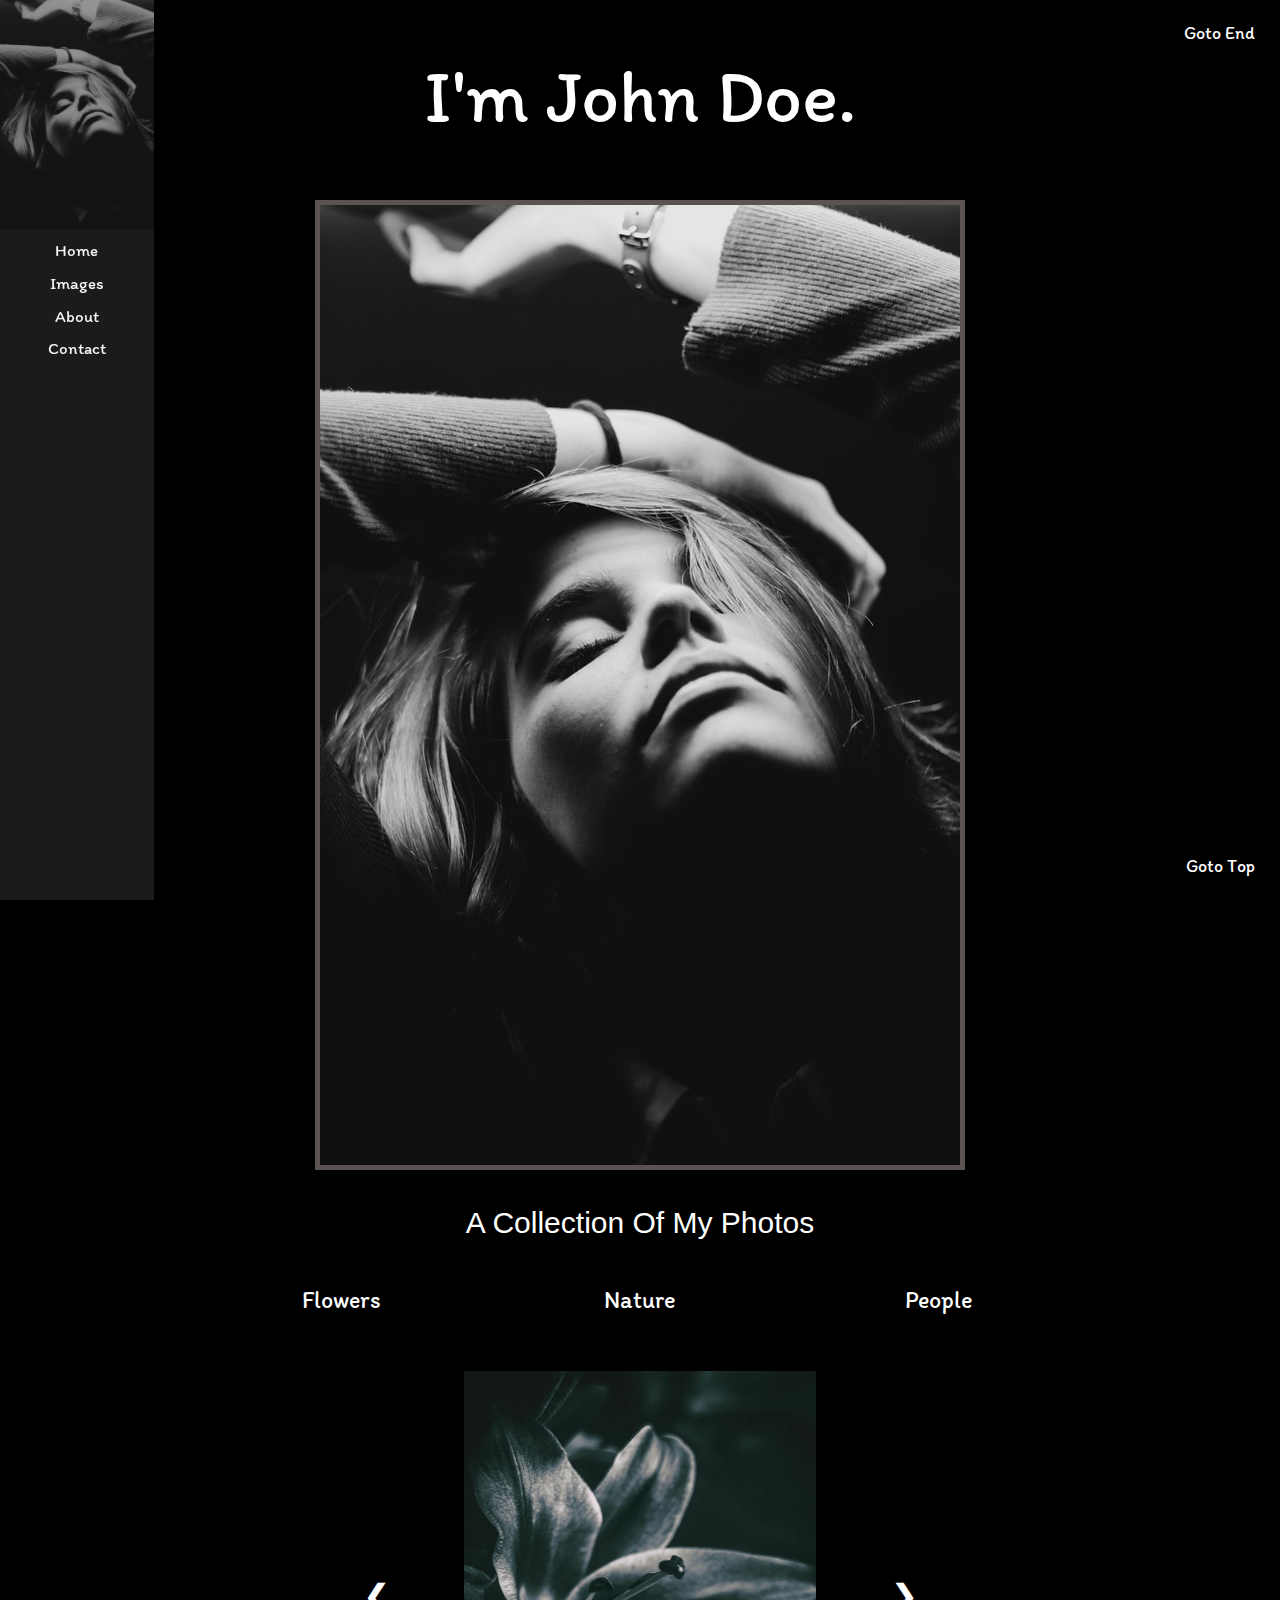
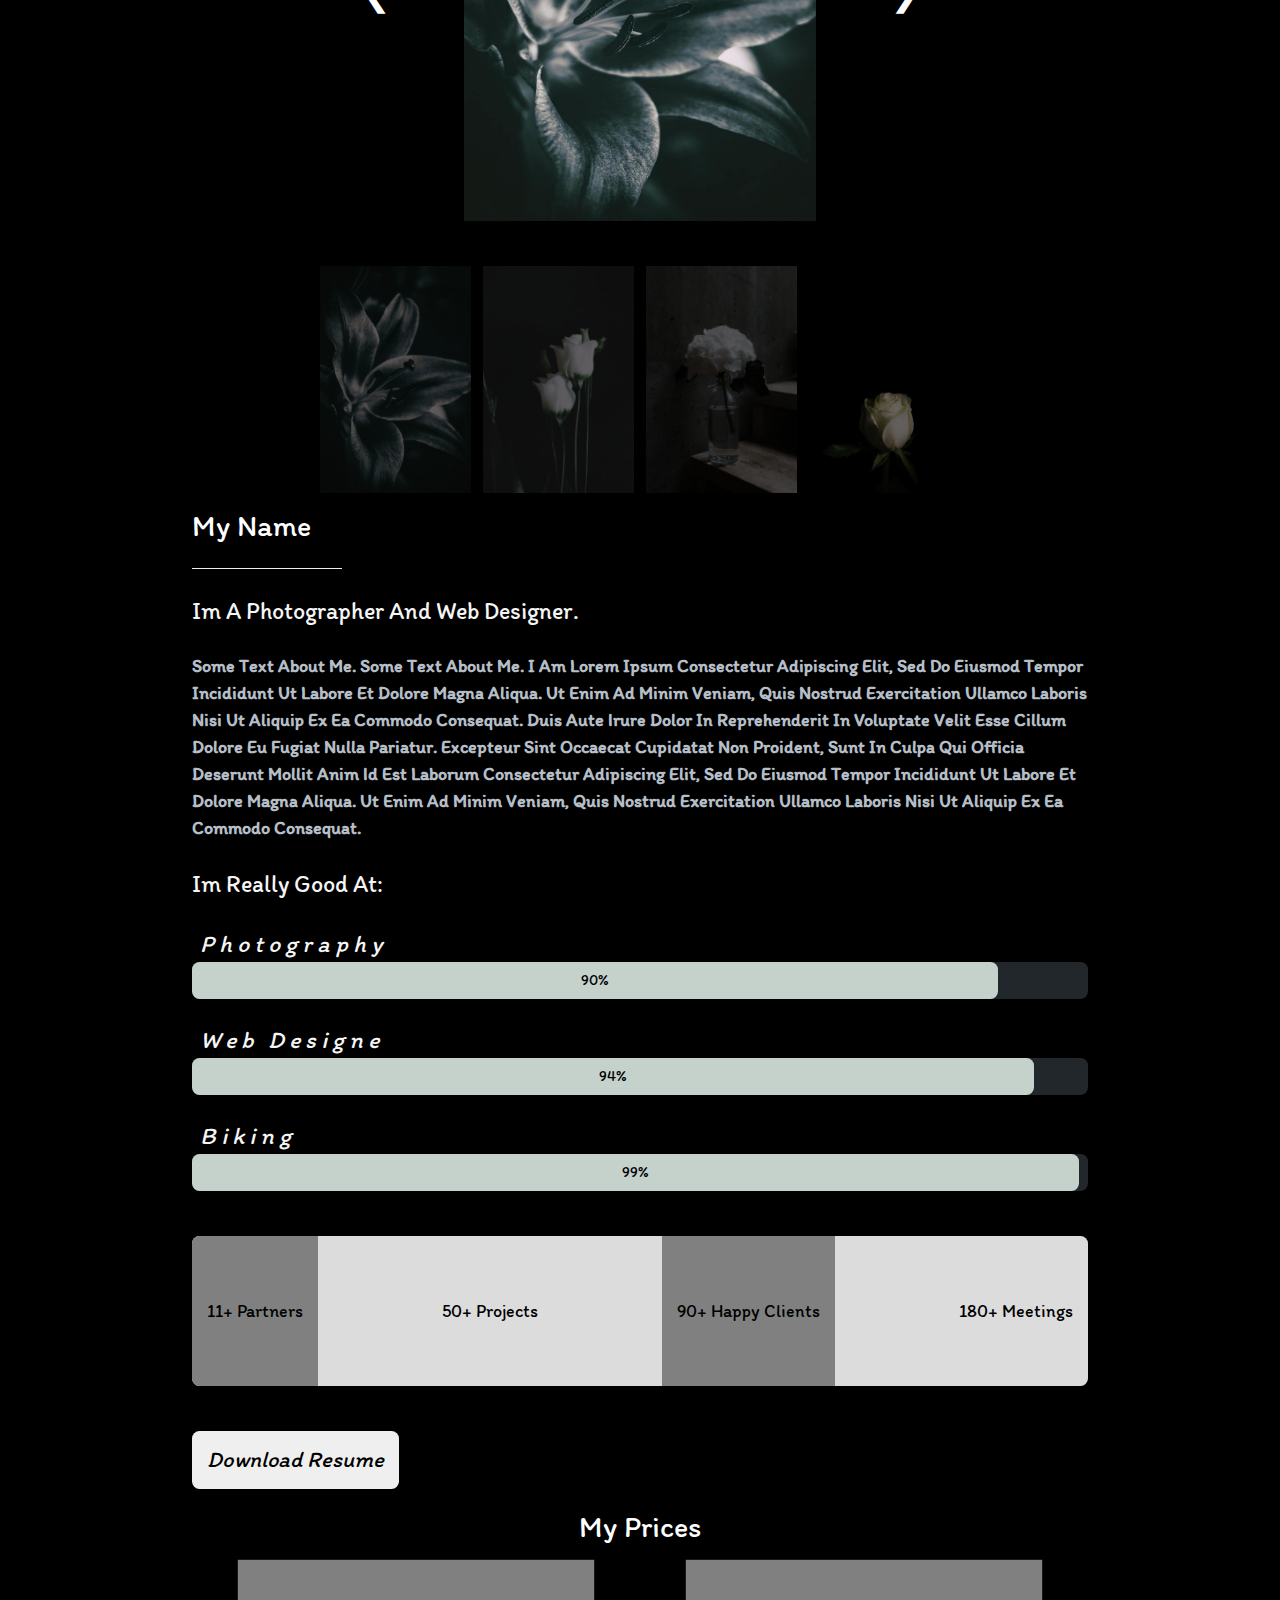
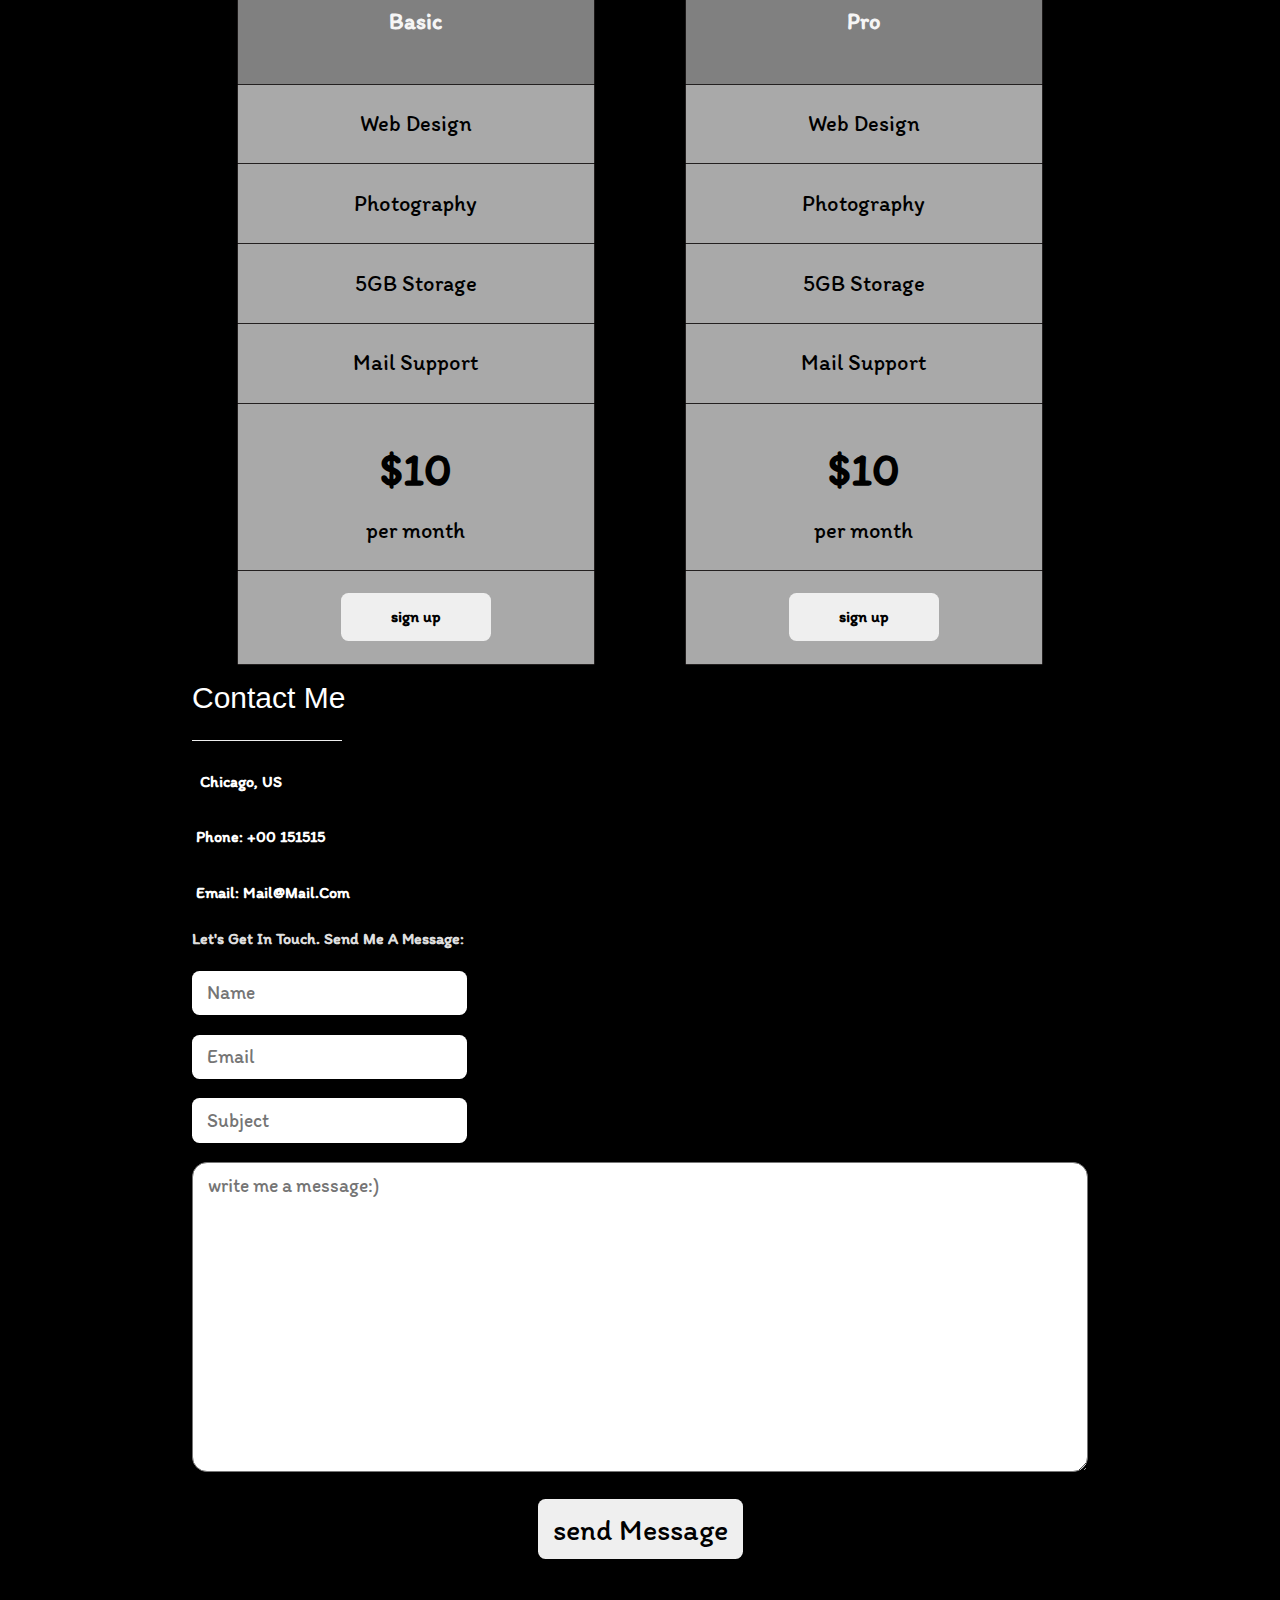
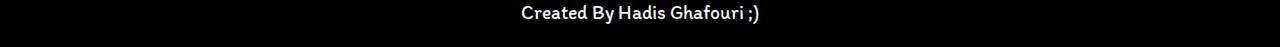
==== commit b16361d7: "update slideshow" ====
--- a/index.html
+++ b/index.html
@@ -43,6 +43,9 @@
             <a class="next" id="flowers-next">&#10095;</a>
         </div>
     </div>
+    <div class="chooseImg" id="chooseImg_flowers">
+
+    </div>
     <div class="slideShow" id="nature-slide">
         <div class="prev-link">
             <a class="prev" id="nature-prev">&#10094;</a>
@@ -56,6 +59,9 @@
             <a class="next" id="nature-next">&#10095;</a>
         </div>
     </div>
+    <div class="chooseImg" id="chooseImg_nature">
+
+    </div>
     <div class="slideShow" id="people-slide">
         <div class="prev-link">
             <a class="prev" id="people-prev">&#10094;</a>
@@ -68,6 +74,9 @@
         <div class="next-link">
             <a class="next" id="people-next">&#10095;</a>
         </div>
+    </div>
+    <div class="chooseImg" id="chooseImg_people">
+
     </div>
     <div id="about">
         <h2 class="about-name" id="start-about">My Name</h2>
@@ -257,17 +266,23 @@
 
     <a href="#" id="gotoTop">Goto Top</a>
     <a href="#down" id="gotoEnd">Goto End</a>
-    <div class="navbar-icon">
+    <!-- <div class="navbar-icon">
       <a>
         <i class="fas fa-bars"></i>
       </a>
+    </div> -->
+    <div class="navbarBtn-container">
+      <div class="bar1"></div>
+      <div class="bar2"></div>
+      <div class="bar3"></div>
     </div>
     <div id="menu2">
-      <div class="close-menu">
+      <!-- <div class="close-menu">
         <a>
           <i class="fas fa-times"></i>
         </a>
-      </div>
+      </div> -->
+
       <div class="menu-links">
         <ul>
           <li class="menu-link-li">
--- a/assets/css/style.css
+++ b/assets/css/style.css
@@ -11,11 +11,11 @@
 
 .collection-header {
     color: white;
+    margin: 2rem 0;
 }
 
 .slideShow {
-    width: 70%;
-    max-width: 1283px;
+    width: 55%;
     height: 50vh;
     margin: 3rem auto;
     display: flex;
@@ -46,36 +46,59 @@
     cursor: pointer;
 }
 
+.chooseImg {
+    width: 50%;
+    margin: 0 auto;
+    display: grid;
+    grid-template-columns: repeat(4, 1fr);
+    grid-column-gap: 0.8rem;
+}
+
+.column-img {
+    opacity: 0.4;
+    cursor: pointer;
+}
+
+.column-img img {
+    width: 100%;
+    height: 100%;
+}
+
+.active,
+.column-img:hover {
+    opacity: 1;
+}
+
+#chooseImg_nature,
+#chooseImg_people {
+    display: none;
+}
+
 #nature-slide,
 #people-slide {
     display: none;
 }
 
 #album {
-    padding-top: 1px;
+    margin: 0 auto;
     text-decoration: none;
     text-align: center;
-    font-size: 1.3em;
-    width: 70%;
-    color: white;
-    margin: 0 auto;
-}
-
-#album>p {
-    margin: 10px 0;
-}
-
-#album>a {
+    width: 70%;
+    color: white;
+    display: flex;
+}
+
+#album a {
     display: inline-block;
-    padding: 10px;
-    width: 200px;
+    padding: 0.5rem;
+    width: 100%;
     cursor: pointer;
-}
-
-#album>a:hover {
+    font-size: 1.6em;
+}
+
+#album a:hover {
     background-color: white;
     color: black;
-    border-radius: 3px 3px 3px 3px;
 }
 
 #main {
@@ -263,6 +286,11 @@
     font-size: medium;
 }
 
+.signUp-btn:hover {
+    background-color: black;
+    color: white;
+}
+
 #contact {
     width: 70%;
     margin: 0 auto;
--- a/assets/css/shared.css
+++ b/assets/css/shared.css
@@ -20,6 +20,10 @@
     text-transform: capitalize;
 }
 
+button {
+    cursor: pointer;
+}
+
 .width {
     width: 70%;
     margin: 0 auto;
@@ -88,6 +92,10 @@
 #gotoTop:hover {
     background-color: white;
     color: black;
+}
+
+input[type=submit] {
+    cursor: pointer;
 }
 
 #menu {
@@ -103,6 +111,7 @@
 
 #menu img {
     width: 100%;
+    opacity: 0.6;
 }
 
 ul {
@@ -175,10 +184,12 @@
     justify-content: center;
     align-items: center;
     flex-direction: column;
+    /* display: block; */
 }
 
 .navbar-icon,
-.close-menu {
+.close-menu,
+.navbarBtn-container {
     color: white;
     position: fixed;
     top: 1%;
@@ -193,6 +204,41 @@
     color: black;
 }
 
+.navbarBtn-container {
+    display: inline-block;
+    cursor: pointer;
+}
+
+.bar1,
+.bar2,
+.bar3 {
+    width: 35px;
+    height: 5px;
+    background-color: white;
+    margin: 6px 0;
+    transition: 0.4s;
+}
+
+.change .bar1 {
+    -webkit-transform: rotate(-45deg) translate(-9px, 6px);
+    transform: rotate(-45deg) translate(-9px, 6px);
+    background-color: black;
+}
+
+.change .bar2 {
+    opacity: 0;
+}
+
+.change .bar3 {
+    -webkit-transform: rotate(45deg) translate(-8px, -8px);
+    transform: rotate(45deg) translate(-8px, -8px);
+    background-color: black
+}
+
+.change {
+    z-index: 2;
+}
+
 @media (max-width: 1200px) {
     #prices {
         width: 80%;
@@ -203,11 +249,10 @@
 }
 
 @media(min-width:968px) {
-    #menu2 {
-        position: relative;
-        display: none;
-    }
-    .navbar-icon {
+    #menu2,
+    .navbar-icon,
+    .close-menu,
+    .navbarBtn-container {
         position: relative;
         display: none;
     }
@@ -225,7 +270,8 @@
     #form {
         width: 90%;
     }
-    .photos__container {
+    .photos__container,
+    .chooseImg {
         width: 70%;
     }
     .slideShow {
@@ -265,7 +311,8 @@
 
 @media (max-width: 557px) {
     #prices,
-    .slideShow {
+    .slideShow,
+    #album {
         width: 100%;
     }
     .slideShow {
@@ -301,7 +348,8 @@
     table {
         width: 100%;
     }
-    .row-nature {
+    .row-nature,
+    #album {
         flex-direction: column;
     }
     .resume-btn {
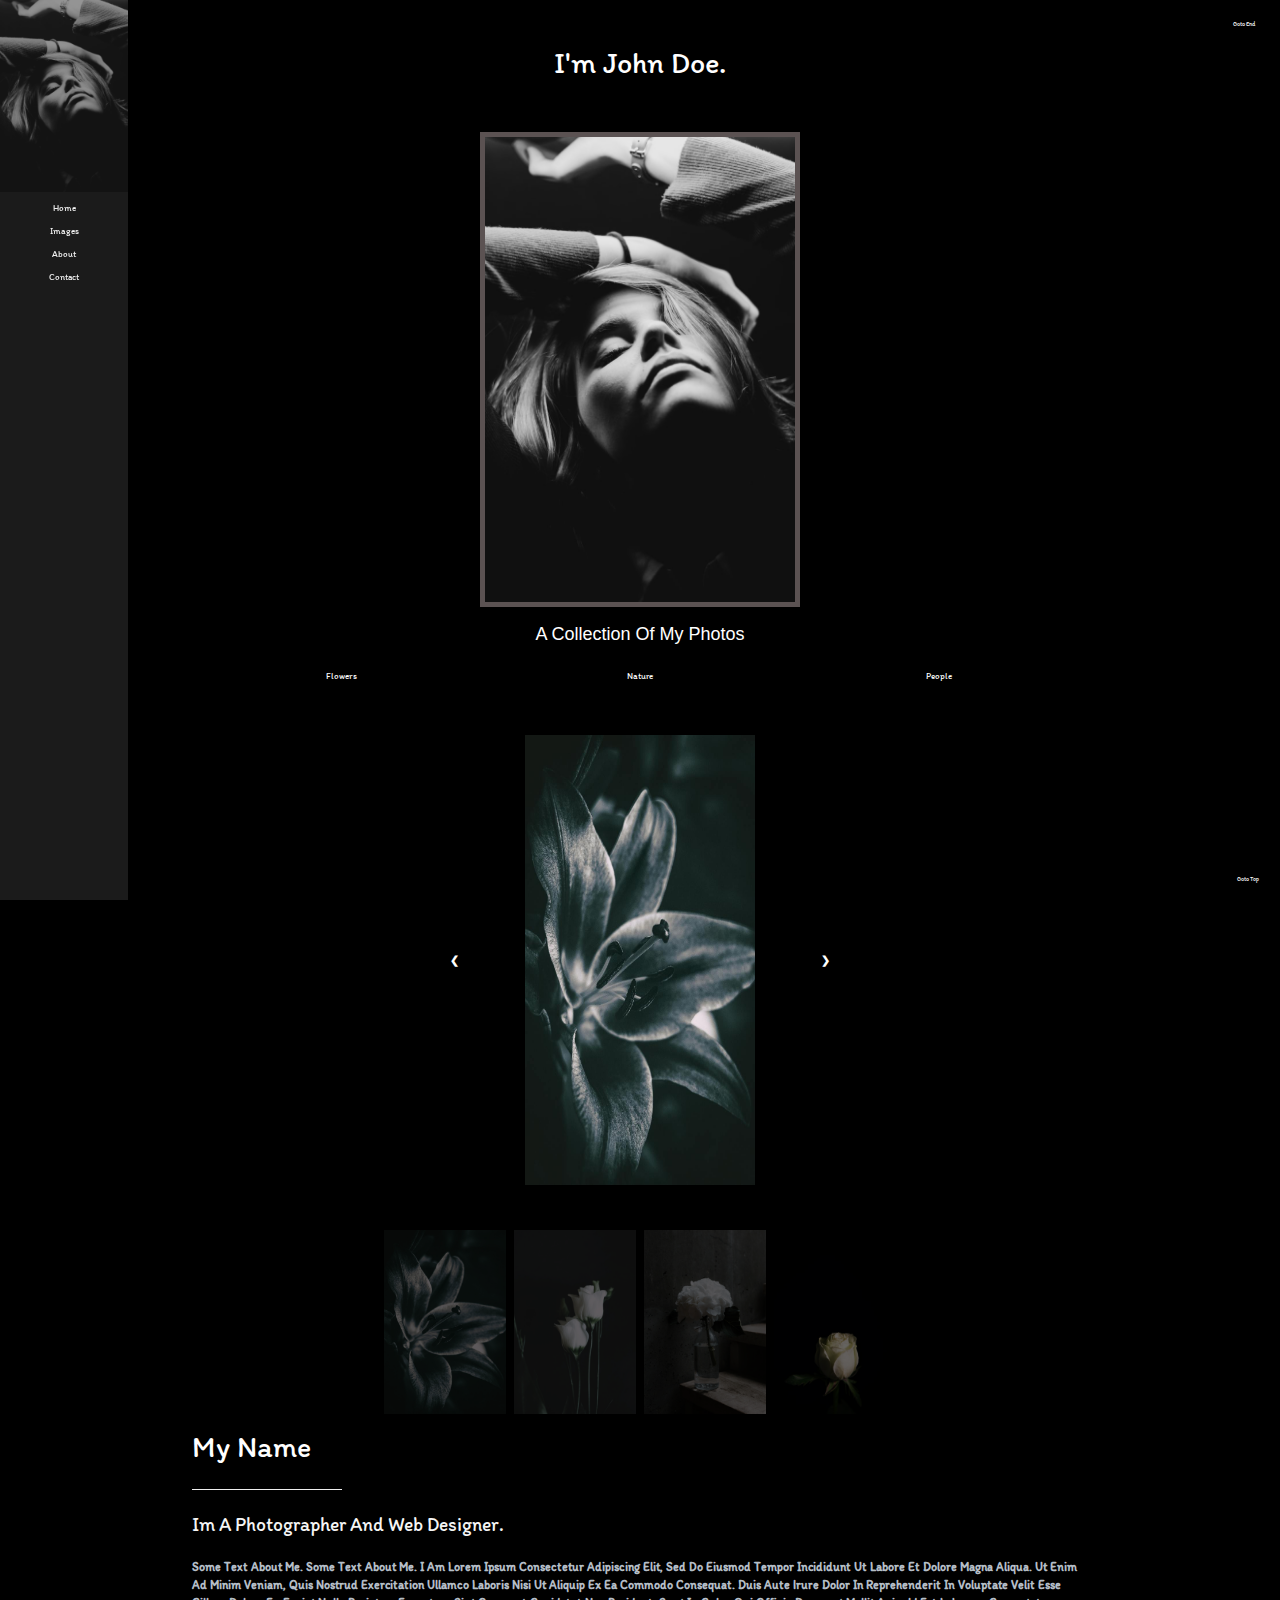
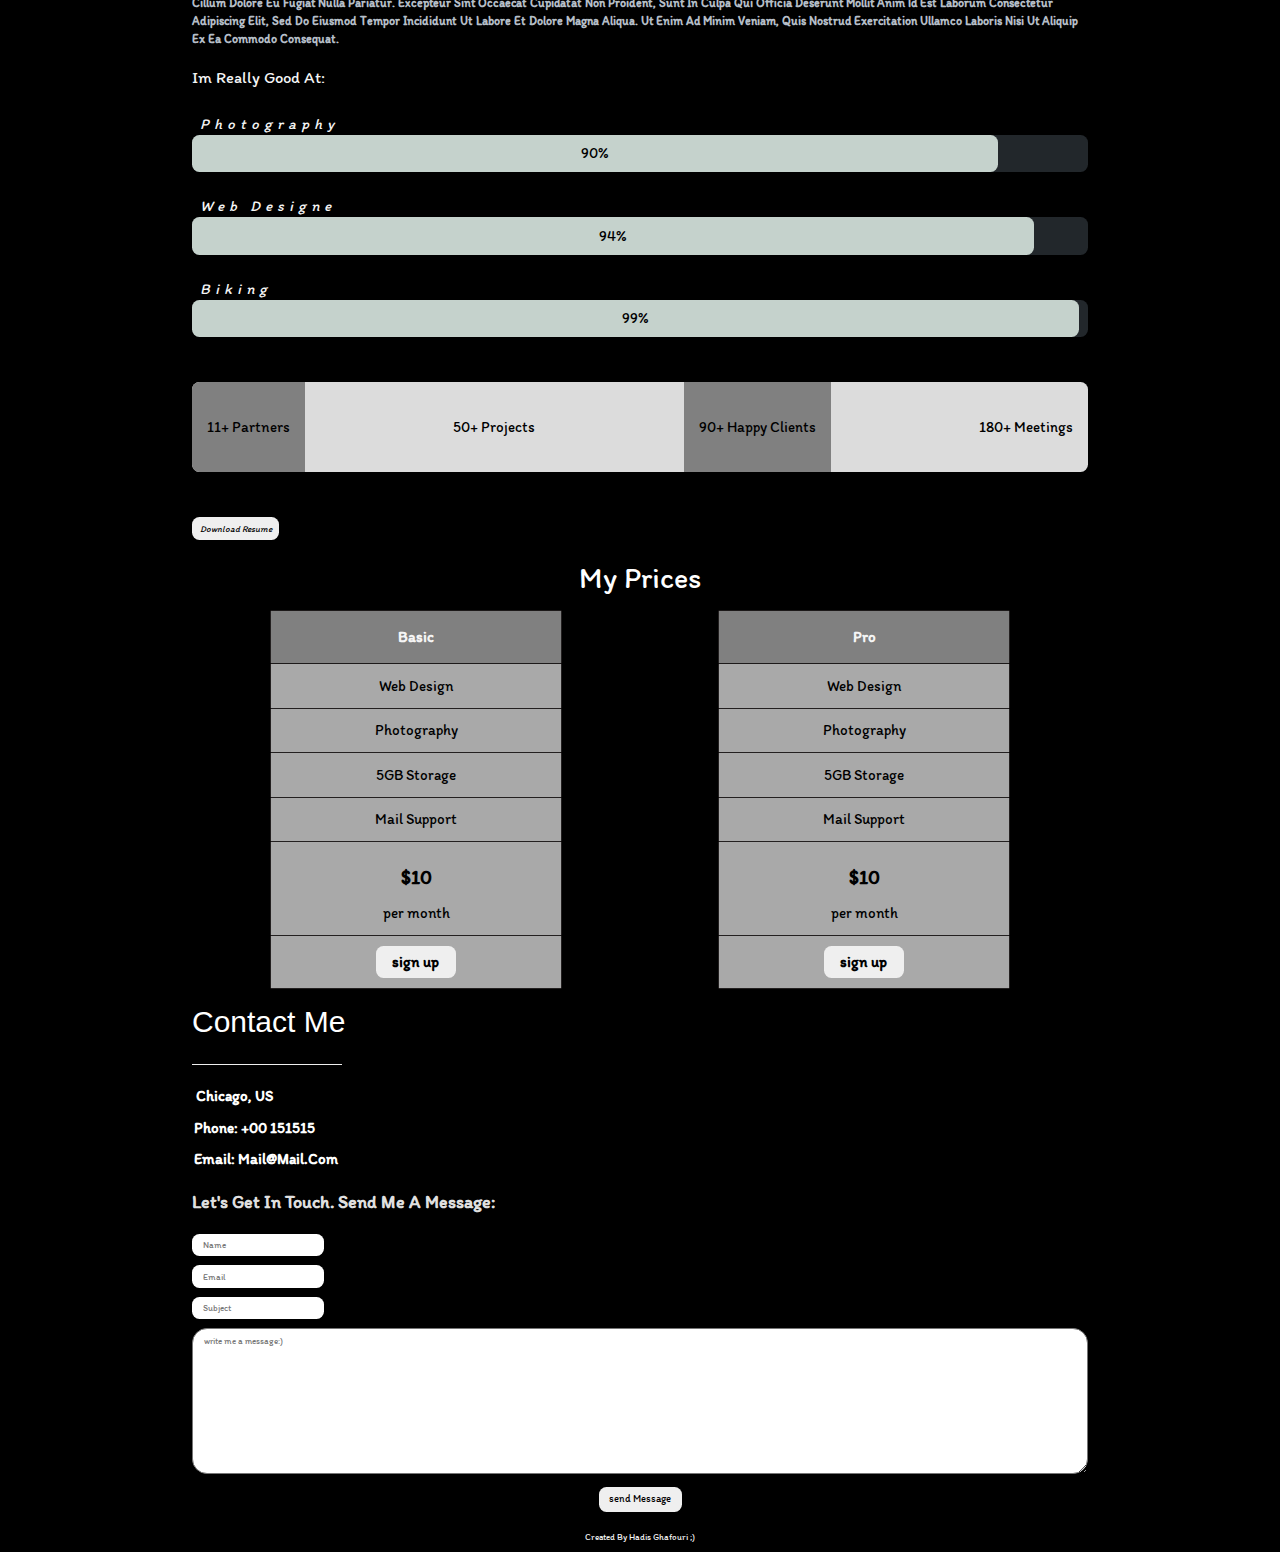
==== commit dc008bc7: "add portfolio favicon and edit font sizes" ====
--- a/index.html
+++ b/index.html
@@ -5,7 +5,8 @@
     <meta http-equiv="X-UA-Compatible" content="IE=edge" />
     <meta name="viewport" content="width=device-width, initial-scale=1.0" />
     <meta charset="UTF-8" />
-    <title>Portfolio Website</title>
+    <title>Portfolio</title>
+    <link rel="shortcut icon" href="assets/images/portfolio-favicon.png">
     <link rel="stylesheet" href="./assets/css/style.css" />
     <link rel="stylesheet" href="./assets/css/shared.css" />
     <link rel="stylesheet" href="https://www.w3schools.com/w3css/4/w3.css" />
--- a/assets/css/style.css
+++ b/assets/css/style.css
@@ -5,17 +5,27 @@
 #welcome {
     color: white;
     text-transform: capitalize;
-    font-size: 5em;
+    font-size: 2rem;
     padding-top: 30px;
 }
 
+#personal-photo {
+    width: 25%;
+    margin: 0 auto;
+}
+
+#personal-photo img {
+    width: 100%;
+}
+
 .collection-header {
     color: white;
-    margin: 2rem 0;
+    margin: 0.9rem 0;
+    font-size: 1.2rem;
 }
 
 .slideShow {
-    width: 55%;
+    width: 40%;
     height: 50vh;
     margin: 3rem auto;
     display: flex;
@@ -24,7 +34,7 @@
 }
 
 .slideShow__container {
-    width: 50%;
+    width: 45%;
     height: 100%;
 }
 
@@ -37,7 +47,7 @@
 .next {
     color: white;
     font-weight: bold;
-    font-size: 2rem;
+    font-size: 0.7rem;
 }
 
 .prev,
@@ -47,11 +57,11 @@
 }
 
 .chooseImg {
-    width: 50%;
+    width: 40%;
     margin: 0 auto;
     display: grid;
     grid-template-columns: repeat(4, 1fr);
-    grid-column-gap: 0.8rem;
+    grid-column-gap: 0.5rem;
 }
 
 .column-img {
@@ -93,7 +103,7 @@
     padding: 0.5rem;
     width: 100%;
     cursor: pointer;
-    font-size: 1.6em;
+    font-size: 0.6rem;
 }
 
 #album a:hover {
@@ -121,17 +131,17 @@
 }
 
 .about-header {
-    font-size: x-large;
+    font-size: 1.3rem;
 }
 
 .about-paragraph {
     color: rgb(181, 190, 199);
     font-weight: 800;
-    font-size: large;
+    font-size: 0.8rem;
 }
 
 .skills-title {
-    font-size: x-large;
+    font-size: 1.1rem;
 }
 
 .skill-text {
@@ -143,7 +153,7 @@
 }
 
 .skills-lists i {
-    padding: 00.5rem;
+    padding: 0.5rem;
 }
 
 .skills-list {
@@ -172,7 +182,7 @@
 
 .skills-list-label {
     color: whitesmoke;
-    font-size: 24px;
+    font-size: 1rem;
 }
 
 .resumeBtn__container {
@@ -185,8 +195,8 @@
 .resume-btn {
     text-align: center;
     border-radius: 0.5rem;
-    font-size: 1.5rem;
-    padding: 0.8rem 1rem;
+    font-size: 0.6rem;
+    padding: 0.3rem 0.5rem;
     border: none;
     outline: none;
 }
@@ -201,7 +211,7 @@
     display: flex;
     justify-content: space-between;
     background-color: gainsboro;
-    height: 10rem;
+    height: 6rem;
     border-radius: 0.5rem;
 }
 
@@ -210,7 +220,7 @@
     display: flex;
     justify-content: center;
     align-items: center;
-    font-size: large;
+    font-size: 1rem;
 }
 
 #partners-div {
@@ -228,7 +238,7 @@
 }
 
 .price-table__container {
-    width: 100%;
+    width: 70%;
 }
 
 .price-table {
@@ -242,7 +252,7 @@
 }
 
 .price-per-month {
-    font-size: 2em;
+    font-size: 1.3rem;
     color: black;
 }
 
@@ -255,7 +265,7 @@
 }
 
 table {
-    width: 80%;
+    width: 65%;
 }
 
 table,
@@ -264,15 +274,15 @@
     border: rgba(8, 5, 5, 0.835) solid 1px;
     border-collapse: collapse;
     text-align: center;
-    font-size: 1.5rem;
+    font-size: 1rem;
 }
 
 td {
-    padding: 1.5rem;
+    padding: 0.7rem;
 }
 
 th {
-    padding: 3rem;
+    padding: 1rem;
     background-color: grey;
     color: whitesmoke;
 }
@@ -281,9 +291,9 @@
     border: none;
     border-radius: 0.5rem;
     outline: none;
-    width: 10rem;
-    padding: 0.8rem;
-    font-size: medium;
+    width: 30%;
+    padding: 0.3rem 0.8rem;
+    font-size: 1rem;
 }
 
 .signUp-btn:hover {
@@ -302,12 +312,12 @@
 
 .contact-label {
     color: whitesmoke;
-    font-size: 24px;
+    font-size: 1rem;
 }
 
 .contact-text {
     color: white;
-    font-size: medium;
+    font-size: 1rem;
     font-weight: 800;
 }
 
@@ -318,18 +328,18 @@
 
 .form-header {
     color: rgba(255, 255, 255, 0.89);
-    font-size: medium;
+    font-size: 1.2rem;
     font-weight: 800;
 }
 
 #form input {
     border-radius: 0.5rem;
     border: none;
-    padding: 0.5rem 1rem;
+    padding: 0.3rem 0.7rem;
 }
 
 #message {
-    padding: 0.5rem 1rem;
+    padding: 0.3rem 0.7rem;
     border-radius: 1rem;
     width: 100%;
 }
@@ -337,7 +347,7 @@
 #send-message {
     border-radius: 0.5rem;
     border: none;
-    font-size: 2rem;
+    font-size: 0.7rem;
 }
 
 #send-message:hover {
--- a/assets/css/shared.css
+++ b/assets/css/shared.css
@@ -15,7 +15,7 @@
 
 p {
     color: whitesmoke;
-    font-size: 1.3em;
+    font-size: 0.6rem;
     text-orientation: sideways;
     text-transform: capitalize;
 }
@@ -55,7 +55,7 @@
 
 .social-media__link {
     color: grey;
-    font-size: 36px;
+    font-size: 1.3rem;
 }
 
 .social-media__links i:hover {
@@ -67,10 +67,10 @@
     bottom: 10px;
     right: 5px;
     color: white;
-    font-size: 1.2em;
+    font-size: 0.4rem;
     margin-right: 10px;
     background-color: black;
-    padding: 10px;
+    padding: 0.4rem;
 }
 
 #gotoEnd {
@@ -78,7 +78,7 @@
     top: 10px;
     right: 5px;
     color: white;
-    font-size: 1.2em;
+    font-size: 0.4rem;
     margin-right: 10px;
     background-color: black;
     padding: 10px;
@@ -102,11 +102,11 @@
     position: fixed;
     left: 0px;
     top: 0px;
-    width: 12%;
+    width: 10%;
     height: 100%;
     background-color: rgba(128, 128, 128, 0.212);
     text-align: center;
-    font-size: small;
+    font-size: 0.7rem;
 }
 
 #menu img {
@@ -122,11 +122,12 @@
 
 .menu-label {
     color: whitesmoke;
-    font-size: 36px;
+    font-size: 1.2rem;
 }
 
 .menu-links {
     width: 100%;
+    font-size: 1.2rem;
 }
 
 #menu ul li {
@@ -194,7 +195,7 @@
     position: fixed;
     top: 1%;
     right: 3%;
-    font-size: 2rem;
+    font-size: 1.1rem;
     display: none;
     cursor: pointer;
 }
@@ -212,7 +213,7 @@
 .bar1,
 .bar2,
 .bar3 {
-    width: 35px;
+    width: 2rem;
     height: 5px;
     background-color: white;
     margin: 6px 0;
@@ -280,6 +281,9 @@
     .navbar-icon {
         display: block;
     }
+    #personal-photo {
+        width: 50%;
+    }
 }
 
 @media (max-width: 768px) {
@@ -295,17 +299,23 @@
     #form input {
         width: 100%;
     }
-    #prices {
-        flex-direction: column;
-    }
     #prouds div {
-        font-size: medium;
+        font-size: 0.8rem;
         padding: 0.5rem;
     }
     #table1,
     #table2 {
         width: 80%;
-        margin: 0 auto;
+        margin: 1rem auto;
+    }
+    #personal-photo {
+        width: 60%;
+    }
+    table {
+        width: 80%;
+    }
+    .signUp-btn {
+        width: 45%;
     }
 }
 
@@ -322,7 +332,8 @@
     .prev {
         font-size: 1.5rem;
     }
-    #about {
+    #about,
+    .chooseImg {
         width: 90%;
     }
     #prouds {
@@ -355,6 +366,15 @@
     .resume-btn {
         font-size: 1.2rem;
     }
+    #personal-photo {
+        width: 80%;
+    }
+    #prices {
+        flex-direction: column;
+    }
+    .signUp-btn {
+        width: 33%;
+    }
 }
 
 #menu .press-closeMenuBtn {
